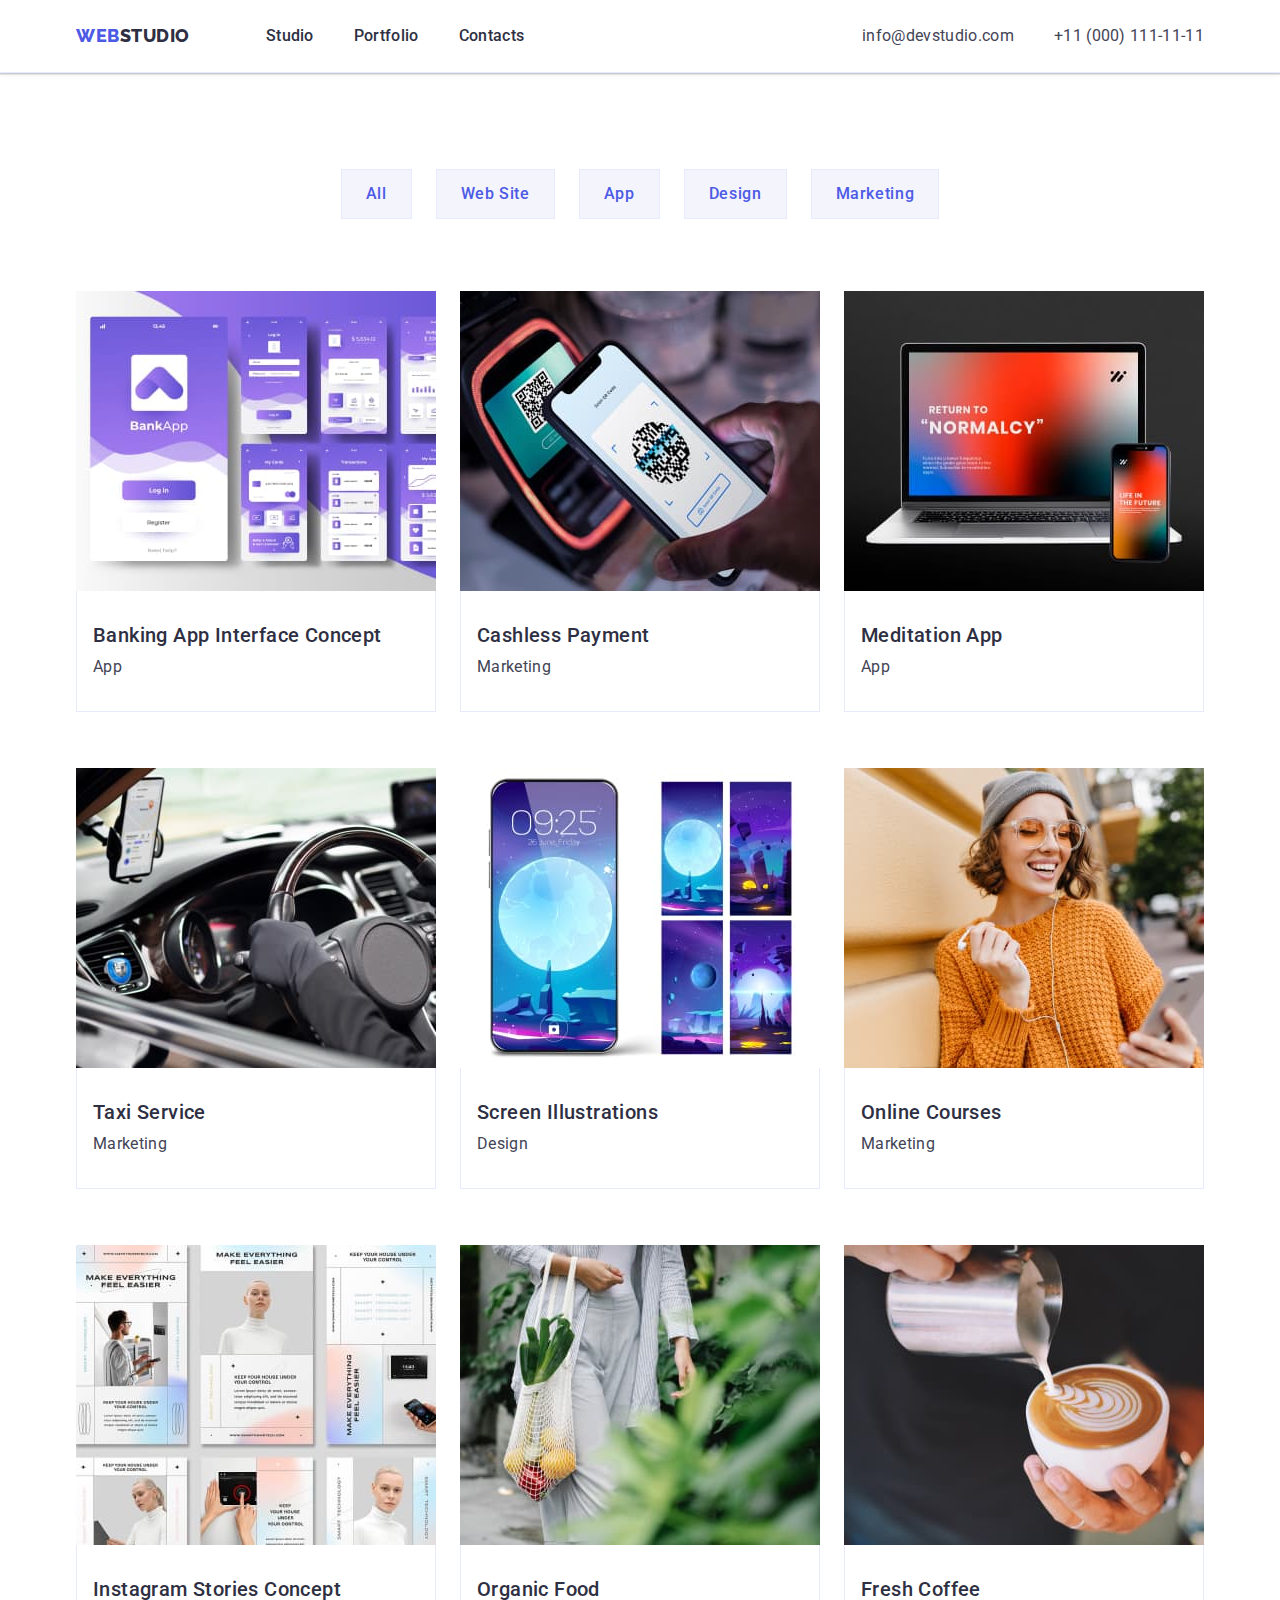
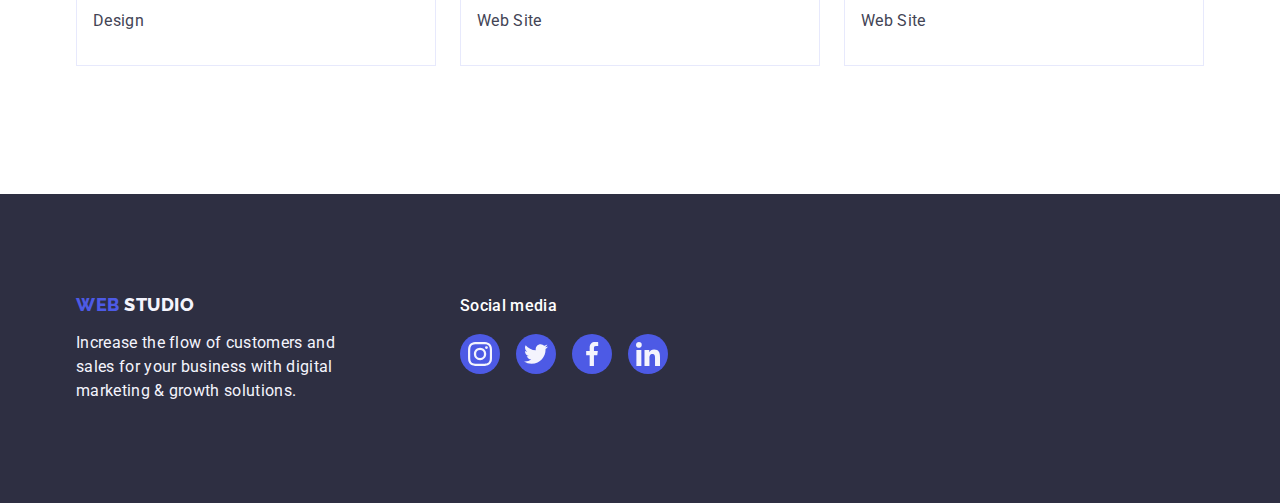
==== portfolio.html @ 1abb1917 "Initial commit" ====
<!DOCTYPE html>
<html lang="en">
  <head>
    <meta charset="UTF-8" />
    <meta http-equiv="X-UA-Compatible" content="IE=edge" />
    <meta name="viewport" content="width=device-width, initial-scale=1.0" />
    <meta
      name="description"
      content="Increase the flow of customers and sales for your business with digital marketing & growth solutions."
    />

    <title>Portfolio</title>

    <link rel="preconnect" href="https://fonts.googleapis.com" />
    <link rel="preconnect" href="https://fonts.gstatic.com" crossorigin />
    <link
      href="https://fonts.googleapis.com/css2?family=Raleway:wght@800&family=Roboto:wght@400;500;700;900&display=swap"
      rel="stylesheet"
    />
    <link
      rel="stylesheet"
      href="https://cdn.jsdelivr.net/npm/modern-normalize@1.1.0/modern-normalize.min.css"
    />
    <link rel="stylesheet" href="./css/style.css" />
  </head>
  <body>
    <!-- Header section -->
    <header class="header">
      <div class="header-div container">
        <nav class="header-nav">
          <a class="header-logo link" href="./index.html"
            >Web<span class="logo">Studio</span></a
          >
          <ul class="header-list list">
            <li><a class="header-iteam link" href="./index.html">Studio</a></li>
            <li>
              <a class="header-iteam link" href="./portfolio.html">Portfolio</a>
            </li>
            <li><a class="header-iteam link" href="">Contacts</a></li>
          </ul>
        </nav>
        <address class="address">
          <ul class="header-link list">
            <li>
              <a class="header-mail link" href="mailto:info@devstudio.com"
                >info@devstudio.com</a
              >
            </li>
            <li>
              <a class="header-mail link" href="tel:+110001111111"
                >+11 (000) 111-11-11</a
              >
            </li>
          </ul>
        </address>
      </div>
    </header>

    <!-- Main section -->
    <main>
      <section class="main-portfilio">
        <div class="container">
          <h1 hidden class="main-text">Filter</h1>
          <ul class="button-list list">
            <li><button type="button" class="secondary-btn">All</button></li>
            <li>
              <button type="button" class="secondary-btn">Web Site</button>
            </li>
            <li><button type="button" class="secondary-btn">App</button></li>
            <li><button type="button" class="secondary-btn">Design</button></li>
            <li>
              <button type="button" class="secondary-btn">Marketing</button>
            </li>
          </ul>
          <ul class="product-list list">
            <li class="product-iteam">
              <a class="product-link link" href="">
                <img
                  class="link"
                  src="./images/img12.jpg"
                  alt="App"
                  width="360"
                />
                <div class="app-descr">
                  <h2 class="secondary-title">Banking App Interface Concept</h2>
                  <p class="chapter-text">App</p>
                </div>
              </a>
            </li>
            <li class="product-iteam">
              <a class="product-link link" href="">
                <img
                  class="link"
                  src="./images/img22.jpg"
                  alt="Cashless Payment"
                  width="360"
                />
                <div class="app-descr">
                  <h2 class="secondary-title">Cashless Payment</h2>
                  <p class="chapter-text">Marketing</p>
                </div>
              </a>
            </li>
            <li class="product-iteam">
              <a class="product-link link" href="">
                <img
                  class="link"
                  src="./images/img32.jpg"
                  alt="Meditation App"
                  width="360"
                />
                <div class="app-descr">
                  <h2 class="secondary-title">Meditation App</h2>
                  <p class="chapter-text">App</p>
                </div>
              </a>
            </li>
            <li class="product-iteam">
              <a class="product-link link" href="">
                <img
                  class="link"
                  src="./images/img42.jpg"
                  alt="Marketing"
                  width="360"
                />
                <div class="app-descr">
                  <h2 class="secondary-title">Taxi Service</h2>
                  <p class="chapter-text">Marketing</p>
                </div>
              </a>
            </li>
            <li class="product-iteam">
              <a class="product-link link" href="">
                <img
                  class="link"
                  src="./images/img52.jpg"
                  alt="Design"
                  width="360"
                />
                <div class="app-descr">
                  <h2 class="secondary-title">Screen Illustrations</h2>
                  <p class="chapter-text">Design</p>
                </div>
              </a>
            </li>
            <li class="product-iteam">
              <a class="product-link link" href="">
                <img
                  class="link"
                  src="./images/img62.jpg"
                  alt="Marketing"
                  width="360"
                />
                <div class="app-descr">
                  <h2 class="secondary-title">Online Courses</h2>
                  <p class="chapter-text">Marketing</p>
                </div>
              </a>
            </li>
            <li class="product-iteam">
              <a class="product-link link" href="">
                <img
                  class="link"
                  src="./images/img72.jpg"
                  alt="Design"
                  width="360"
                />
                <div class="app-descr">
                  <h2 class="secondary-title">Instagram Stories Concept</h2>
                  <p class="chapter-text">Design</p>
                </div>
              </a>
            </li>
            <li class="product-iteam">
              <a class="product-link link" href="">
                <img
                  class="link"
                  src="./images/img82.jpg"
                  alt="Web Site"
                  width="360"
                />
                <div class="app-descr">
                  <h2 class="secondary-title">Organic Food</h2>
                  <p class="chapter-text">Web Site</p>
                </div>
              </a>
            </li>
            <li class="product-iteam">
              <a class="product-link link" href="">
                <img
                  class="link"
                  src="./images/img92.jpg"
                  alt="Fresh Coffee"
                  width="360"
                />
                <div class="app-descr">
                  <h2 class="secondary-title">Fresh Coffee</h2>
                  <p class="chapter-text">Web Site</p>
                </div>
              </a>
            </li>
          </ul>
        </div>
      </section>
    </main>

    <!-- Footer section -->

    <footer class="footer">
      <div class="footer-div container">
        <div class="footer-divap">
          <a class="footer-logo link" href="./index.html"
            >Web <span class="second-logo">Studio</span></a
          >
          <p class="footer-text">
            Increase the flow of customers and sales for your business with
            digital marketing & growth solutions.
          </p>
        </div>
        <div>
          <p class="footer-par">Social media</p>
          <ul class="footer-list list">
            <li class="social-iteam">
              <a
                class="footer-links link"
                href="https://www.instagram.com"
                target="_blank"
                rel="noopener noreferrer"
                aria-label="icon-instagram"
                ><svg class="social-icon" width="24" height="24">
                  <use href="./images/icons.svg#icon-instagram-2"></use>
                </svg>
              </a>
            </li>
            <li class="social-iteam">
              <a
                class="footer-links link"
                href="https://twitter.com"
                target="_blank"
                rel="noopener noreferrer"
                aria-label="icon-twitter"
                ><svg class="social-icon" width="24" height="24">
                  <use href="./images/icons.svg#icon-twitter-1"></use>
                </svg>
              </a>
            </li>
            <li class="social-iteam">
              <a
                class="footer-links link"
                href="https://uk-ua.facebook.com"
                target="_blank"
                rel="noopener noreferrer"
                aria-label="icon-facebook"
                ><svg class="social-icon" width="24" height="24">
                  <use href="./images/icons.svg#icon-facebook-1"></use>
                </svg>
              </a>
            </li>
            <li class="social-iteam">
              <a
                class="footer-links link"
                href="https://ua.linkedin.com"
                target="_blank"
                rel="noopener noreferrer"
                aria-label="icon-linedin"
                ><svg class="social-icon" width="24" height="24">
                  <use href="./images/icons.svg#icon-linkedin-1"></use>
                </svg>
              </a>
            </li>
          </ul>
        </div>
      </div>
    </footer>
  </body>
</html>
---- css/style.css ----
:root {
  /* Формула для таблиц */

  --iteam: 3;
  --column: 24px;

  /* Fonts */

  --primary-font: "Roboto", sans-serif;
  --secondary-font: "Raleway", sans-serif;

  /* Colors */

  --color-iris: #4d5ae5;
  --color-ocean: #404bbf;
  --color-navy-blue: #2e2f42;
  --color-green: #31d0aa;
  --color-slate: #434455;
  --color-light-slate: #8e8f99;
  --color-cornflower: #e7e9fc;
  --color-cloud: #f4f4fd;
  --color-white: #ffffff;
  --color-dairy: #fcfcfc;
  /* --color-navy-blue-modal: #2e2f42;
  --color-grey: #2e2f42; */
}

/* reset start */
.list {
  list-style: none;
  margin: 0;
  padding: 0;
}

.link {
  text-decoration: none;
  color: currentColor;
}

h1,
h2,
h3,
h4,
h5,
h6,
p {
  margin: 0;
}

img {
  display: block;
  max-width: 100%;
  height: auto;
}

button {
  cursor: pointer;
}
/* reset end */

/* Hidden */

.visually-hidden {
  position: absolute;
  width: 1px;
  height: 1px;
  margin: -1px;
  border: 0;
  padding: 0;

  white-space: nowrap;
  clip-path: inset(100%);
  clip: rect(0 0 0 0);
  overflow: hidden;
}

body {
  font-family: var(--primary-font);
  font-weight: 400;
  letter-spacing: 0.02em;
  color: var(--color-slate);
  background-color: #ffffff;
}

/* HEADER */

.header {
  background-color: var(--color-white);
  border-bottom: 1px solid #e7e9fc;
  box-shadow: 0px 2px 1px rgba(46, 47, 66, 0.08),
    0px 1px 1px rgba(46, 47, 66, 0.16), 0px 1px 6px rgba(46, 47, 66, 0.08);
}

.header-div {
  display: flex;
  align-items: baseline;
  justify-content: space-between;
  align-items: center;
}

.header-nav {
  display: flex;
  justify-content: space-between;
  align-items: center;
}

.header-logo {
  font-family: "Raleway", sans-serif;
  font-weight: 800;
  font-size: 18px;
  line-height: 1.17;
  letter-spacing: 0.03em;
  text-transform: uppercase;
  color: #4d5ae5;
  margin-right: 76px;
}
.logo {
  color: var(--color-navy-blue);
}

.header-list {
  font-weight: 500;
  font-size: 16px;
  line-height: 1.5;
  color: var(--color-navy-blue);
  display: flex;
  justify-content: space-between;
  gap: 40px;
}

.header-list:last-child {
  margin-right: 332px;
}

.header-iteam {
  display: block;
  color: var(--color-navy-blue);
  padding: 24px 0;
}

.header-iteam:hover,
.header-iteam:focus {
  color: var(--color-ocean);
}

.address {
  font-style: normal;
}

.header-link {
  display: flex;
  justify-content: space-between;
  gap: 40px;
}

.header-mail {
  font-size: 16px;
  line-height: 1.5;
  color: var(--color-slate);
}

.header-mail:hover,
.header-mail:focus {
  color: var(--color-ocean);
}

/* MAIN */

.main-section {
  background-color: var(--color-navy-blue);
  padding: 188px 0;
  background-image: linear-gradient(
      rgba(46, 47, 66, 0.7),
      rgba(46, 47, 66, 0.7)
    ),
    url(../images/img14.jpg);
  max-width: 1440px;
  background-repeat: no-repeat;
  background-position: center;
  background-size: cover;
  margin: 0 auto;
}

.main-title {
  font-weight: 700;
  font-size: 56px;
  letter-spacing: 0.02em;
  line-height: 1.07;
  text-align: center;
  color: var(--color-white);
  max-width: 496px;
  margin: 0 auto;
  margin-bottom: 48px;
}

.main-text {
  letter-spacing: 0.02em;
}

.main-portfilio {
  padding: 96px 0 120px;
}

.button-list {
  display: flex;
  justify-content: center;
  gap: 24px;
  margin-bottom: 72px;
  border-radius: 4px;
}

.main-btn {
  font-family: "Roboto", sans-serif;
  font-weight: 500;
  font-size: 16px;
  line-height: 1.5;
  align-items: center;
  letter-spacing: 0.04em;
  color: var(--color-white);
  background: var(--color-iris);
  box-shadow: 0px 4px 4px rgba(0, 0, 0, 0.15);
  border-radius: 4px;
  cursor: pointer;
  display: block;
  min-width: 169px;
  height: 56px;
  border: none;
  border-radius: 4px;
  margin: 0 auto;
}

.main-btn:hover,
.main-btn:focus {
  background-color: var(--color-ocean);
}

.feature-svg {
  display: flex;
  justify-content: center;
  align-items: center;
  height: 112px;
  background-color: var(--color-cloud);
  border-radius: 4px;
  margin-bottom: 8px;
}

.features-title {
  letter-spacing: 0.02em;
}

.features-section {
  padding: 120px 0;
  display: flex;
  justify-content: center;
  gap: 24px;
}

.feature-list {
  display: flex;
  justify-content: center;
  gap: 24px;
}

.features-iteam {
  width: calc((100% - 48px) / 3);
}

.features-name {
  font-weight: 500;
  font-size: 20px;
  line-height: 1.2;
  letter-spacing: 0.02em;
  color: var(--color-navy-blue);
  margin-bottom: 8px;
}

.features-text {
  font-size: 16px;
  line-height: 1.5;
  color: var(--color-slate);
}

.thirth-section {
  padding-bottom: 120px;
}

.name-section {
  font-weight: 700;
  font-size: 36px;
  line-height: 1.11;
  letter-spacing: 0.02em;
  text-transform: capitalize;
  text-align: center;
  color: #2e2f42;
  margin-bottom: 72px;
}

.thirth-list {
  display: flex;
  justify-content: center;
  gap: 24px;
  margin: 0 auto;
}

.thirth-iteam {
  width: calc((100% - 48px) / 3);
  border: 1px solid #e7e9fc;
  flex-basis: calc((100% - var(var(--column)) * var(--iteam)-1) / var(--iteam));
}

.team-list {
  display: flex;
  justify-content: space-between;
  gap: 24px;
  margin: 0 auto;
}

.team-iteam {
  --iteam: 4;
  background-color: #ffffff;
  width: calc((100% - 72px) / 4);
  box-shadow: 0px 1px 6px rgba(46, 47, 66, 0.08),
    0px 1px 1px rgba(46, 47, 66, 0.16), 0px 2px 1px rgba(46, 47, 66, 0.08);
  border-radius: 0px 0px 4px 4px;
  flex-basis: calc((100% - var(var(--column)) * var(--iteam)-1) / var(--iteam));
}

.team-section {
  background-color: var(--color-cloud);
  padding: 120px 0;
}

.team-deskr {
  padding: 32px 0;
  border-radius: 0px 0px 4px 4px;
}

.worker-name {
  font-weight: 500;
  letter-spacing: 0.02em;
  font-size: 20px;
  line-height: 1.2;
  text-align: center;
  color: var(--color-navy-blue);
  margin-bottom: 8px;
}

.worker-dscr {
  font-size: 16px;
  line-height: 1.5;
  text-align: center;
  color: var(--color-slate);
  margin-bottom: 8px;
}

/* Socials icons */

.social {
  display: flex;
  justify-content: center;
  gap: 24px;
}

.social-iteam {
  width: 40px;
  height: 40px;
}

.social-links {
  display: flex;
  justify-content: center;
  align-items: center;
  width: 100%;
  height: 100%;
  fill: var(--color-cloud);
  background-color: var(--color-iris);
  border-radius: 50%;
  margin-bottom: 32px;
}

.social-links:hover,
.social-links:focus {
  background-color: var(--color-ocean);
}

.title-cust {
  font-style: normal;
  font-weight: 700;
  font-size: 36px;
  line-height: 1.1;
  letter-spacing: 0.02em;
  text-transform: capitalize;
  text-align: center;
  margin: 0 auto;
  margin-bottom: 72px;
  color: var(--color-navy-blue);
}

.section-five {
  padding-top: 120px;
  padding-bottom: 120px;
}

.clients-list {
  display: flex;
  align-items: center;
  gap: 24px;
}

.clients-link {
  display: flex;
  justify-content: center;
  align-items: center;
  width: 168px;
  height: 88px;
  border: 1px solid var(--color-light-slate);
  border-radius: 4px;
  color: var(--color-light-slate);
}

.clients-link:hover,
.clients-link:focus {
  border-color: var(--color-ocean);
  color: var(--color-ocean);
}

.clients-icon {
  fill: currentColor;
}

/* FOOTER */

.footer-div {
  display: flex;
  align-items: baseline;
}

.footer-links {
  display: flex;
  align-items: center;
  justify-content: center;
  width: 100%;
  height: 100%;
  background-color: var(--color-iris);
  border-radius: 50%;
}

.footer-links:hover,
.footer-links:focus {
  background-color: var(--color-green);
}

.footer-divap {
  margin-right: 120px;
}

.footer {
  background-color: var(--color-navy-blue);
  padding: 100px 0;
  width: 100%;
}

.footer-logo {
  font-family: var(--secondary-font);
  font-weight: 800;
  font-size: 18px;
  line-height: 1.17;
  display: flex;
  justify-content: center;
  align-items: center;
  letter-spacing: 0.03em;
  text-transform: uppercase;
  color: #4d5ae5;
  display: inline-block;
  margin-bottom: 16px;
}

.second-logo {
  color: #f4f4fd;
}

.footer-par {
  font-style: normal;
  font-weight: 500;
  font-size: 16px;
  line-height: 1.5;
  letter-spacing: 0.02em;
  color: var(--color-white);
  margin-bottom: 16px;
}

.footer-list {
  display: flex;
  justify-content: center;
  gap: 16px;
}

.footer-icon {
  display: flex;
  justify-content: center;
  align-items: center;
  width: 40px;
  height: 40px;
  fill: var(--color-cloud);
  background-color: var(--color-green);
  border-radius: 50%;
}

.social-icon {
  fill: var(--color-cloud);
}

.footer-text {
  font-size: 16px;
  line-height: 1.5;
  color: var(--color-cloud);
  max-width: 264px;
}

.secondary-btn {
  font-family: "Roboto", sans-serif;
  font-weight: 500;
  font-size: 16px;
  line-height: 1.5;
  align-items: center;
  text-align: center;
  letter-spacing: 0.04em;
  cursor: pointer;
  color: var(--color-iris);
  background-color: var(--color-cloud);
  padding: 12px 24px;
  border: 1px solid var(--color-cornflower);
}

.secondary-btn:hover,
.secondary-btn:focus {
  color: var(--color-white);
  background-color: var(--color-ocean);
  border: 1px solid transparent;
  border-radius: 4px;
  box-shadow: 0px 3px 1px rgba(0, 0, 0, 0.1), 0px 2px 1px rgba(0, 0, 0, 0.08),
    0px 2px 2px rgba(0, 0, 0, 0.12);
}

.product-list {
  display: flex;
  justify-content: center;
  flex-wrap: wrap;
  column-gap: 24px;
  row-gap: 48px;
  margin: 0 auto;
}

.product-iteam {
  width: calc((100% - 48px) / 3);
  flex-basis: calc((100% - var(var(--column)) * var(--iteam)-1) / var(--iteam));
}

.product-link {
  display: block;
}

.product-link:hover,
.product-link:focus {
  box-shadow: 0px 1px 6px rgba(46, 47, 66, 0.08),
    0px 1px 1px rgba(46, 47, 66, 0.16), 0px 2px 1px rgba(46, 47, 66, 0.08);
}

.app-descr {
  padding: 32px 16px;
  border: 1px solid #e7e9fc;
  border-top: none;
  margin-bottom: 8px;
}

.secondary-title {
  font-weight: 500;
  font-size: 20px;
  line-height: 1.2;
  letter-spacing: 0.02em;
  color: var(--color-navy-blue);
  margin-bottom: 8px;
}

.chapter-text {
  font-size: 16px;
  line-height: 1.5;
  letter-spacing: 0.02em;
  color: var(--color-slate);
}

.container {
  width: 1158px;
  margin-left: auto;
  margin-right: auto;
  padding: 0 15px;
}

.footer-container {
  display: flex;
  align-items: baseline;
  margin-right: 120px;
}
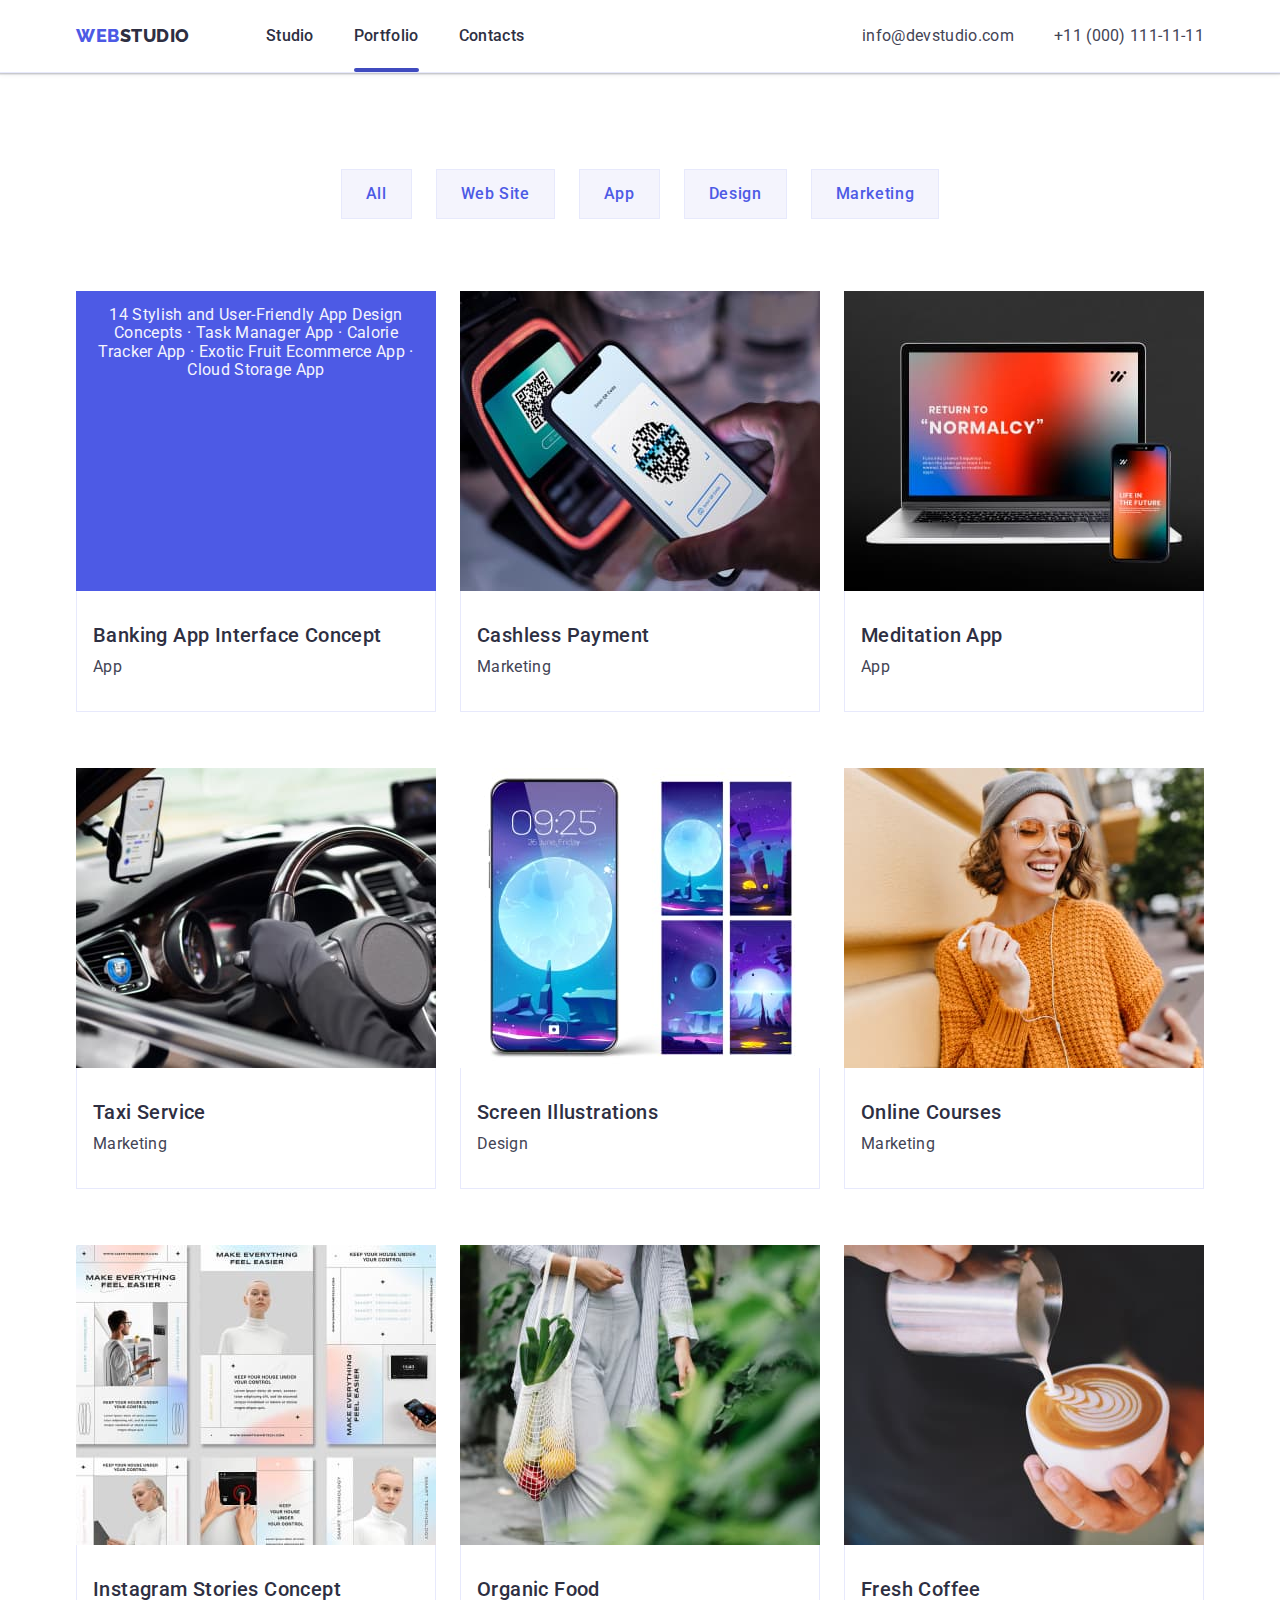
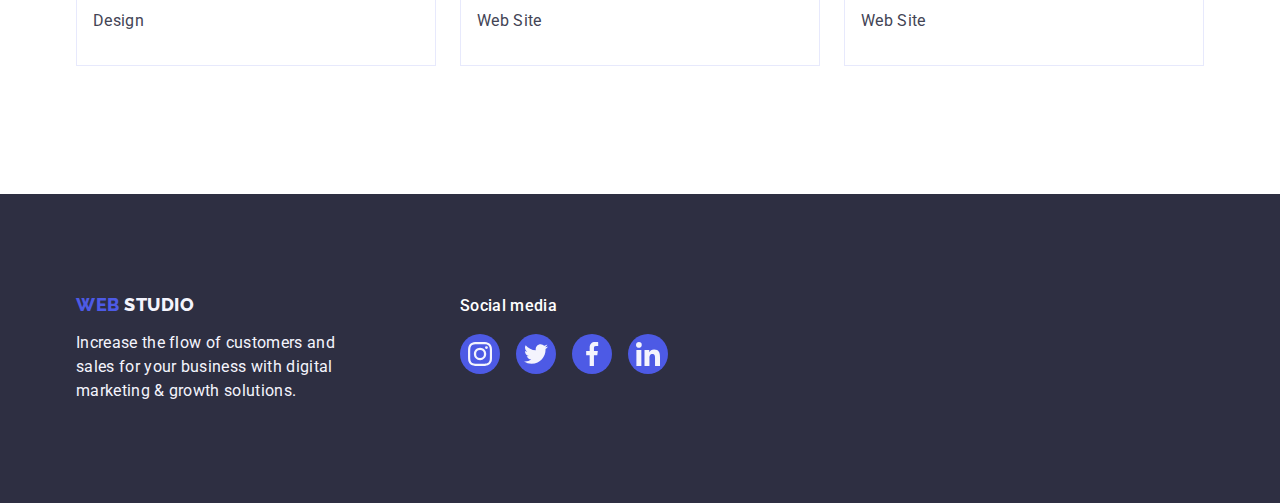
==== commit 7b4c913b: "1" ====
--- a/portfolio.html
+++ b/portfolio.html
@@ -34,7 +34,9 @@
           <ul class="header-list list">
             <li><a class="header-iteam link" href="./index.html">Studio</a></li>
             <li>
-              <a class="header-iteam link" href="./portfolio.html">Portfolio</a>
+              <a class="header-iteam current link" href="./portfolio.html"
+                >Portfolio</a
+              >
             </li>
             <li><a class="header-iteam link" href="">Contacts</a></li>
           </ul>
@@ -81,6 +83,14 @@
                   alt="App"
                   width="360"
                 />
+                <div class="overlay">
+                  <p class="overlay-label">
+                    14 Stylish and User-Friendly App Design Concepts · Task
+                    Manager App · Calorie Tracker App · Exotic Fruit Ecommerce
+                    App · Cloud Storage App
+                  </p>
+                </div>
+
                 <div class="app-descr">
                   <h2 class="secondary-title">Banking App Interface Concept</h2>
                   <p class="chapter-text">App</p>
--- a/css/style.css
+++ b/css/style.css
@@ -133,9 +133,31 @@
 }
 
 .header-iteam {
+  position: relative;
   display: block;
   color: var(--color-navy-blue);
   padding: 24px 0;
+  transition-property: color;
+  transition-duration: 250ms;
+  transition-timing-function: cubic-bezier(0.4, 0, 0.2, 1);
+}
+
+.header-iteam::after {
+  content: "";
+  position: absolute;
+  bottom: 0;
+  left: 0;
+  display: block;
+
+  width: 100%;
+  height: 4px;
+  border-radius: 4px;
+}
+
+.header-iteam.current::after,
+.header-iteam:hover::after,
+.header-iteam:focus::after {
+  background-color: var(--color-ocean);
 }
 
 .header-iteam:hover,
@@ -157,6 +179,9 @@
   font-size: 16px;
   line-height: 1.5;
   color: var(--color-slate);
+  transition-property: color;
+  transition-duration: 250ms;
+  transition-timing-function: cubic-bezier(0.4, 0, 0.2, 1);
 }
 
 .header-mail:hover,
@@ -227,6 +252,9 @@
   border: none;
   border-radius: 4px;
   margin: 0 auto;
+  transition-property: color, background-color, border;
+  transition-duration: 250ms;
+  transition-timing-function: cubic-bezier(0.4, 0, 0.2, 1);
 }
 
 .main-btn:hover,
@@ -376,6 +404,9 @@
   background-color: var(--color-iris);
   border-radius: 50%;
   margin-bottom: 32px;
+  transition-property: fill, background-color, border;
+  transition-duration: 250ms;
+  transition-timing-function: cubic-bezier(0.4, 0, 0.2, 1);
 }
 
 .social-links:hover,
@@ -416,6 +447,9 @@
   border: 1px solid var(--color-light-slate);
   border-radius: 4px;
   color: var(--color-light-slate);
+  transition-property: color, background-color, border;
+  transition-duration: 250ms;
+  transition-timing-function: cubic-bezier(0.4, 0, 0.2, 1);
 }
 
 .clients-link:hover,
@@ -443,6 +477,9 @@
   height: 100%;
   background-color: var(--color-iris);
   border-radius: 50%;
+  transition-property: background-color, border;
+  transition-duration: 250ms;
+  transition-timing-function: cubic-bezier(0.4, 0, 0.2, 1);
 }
 
 .footer-links:hover,
@@ -530,6 +567,9 @@
   background-color: var(--color-cloud);
   padding: 12px 24px;
   border: 1px solid var(--color-cornflower);
+  transition-property: color, background-color, border;
+  transition-duration: 250ms;
+  transition-timing-function: cubic-bezier(0.4, 0, 0.2, 1);
 }
 
 .secondary-btn:hover,
@@ -557,13 +597,33 @@
 }
 
 .product-link {
+  position: relative;
   display: block;
+  transition-property: color, background-color, border;
+  transition-duration: 250ms;
+  transition-timing-function: cubic-bezier(0.4, 0, 0.2, 1);
 }
 
 .product-link:hover,
-.product-link:focus {
+.product-link:focus {zz
   box-shadow: 0px 1px 6px rgba(46, 47, 66, 0.08),
     0px 1px 1px rgba(46, 47, 66, 0.16), 0px 2px 1px rgba(46, 47, 66, 0.08);
+}
+
+.overlay {
+  position: absolute;
+  top: 0;
+  left: 0;
+  width: 100%;
+  height: 300px;
+  padding: 15px;
+  /* border-radius: 10px; */
+  background-color: var(--color-iris);
+}
+
+.overlay-label {
+  color: var(--color-cloud);
+  text-align: center;
 }
 
 .app-descr {
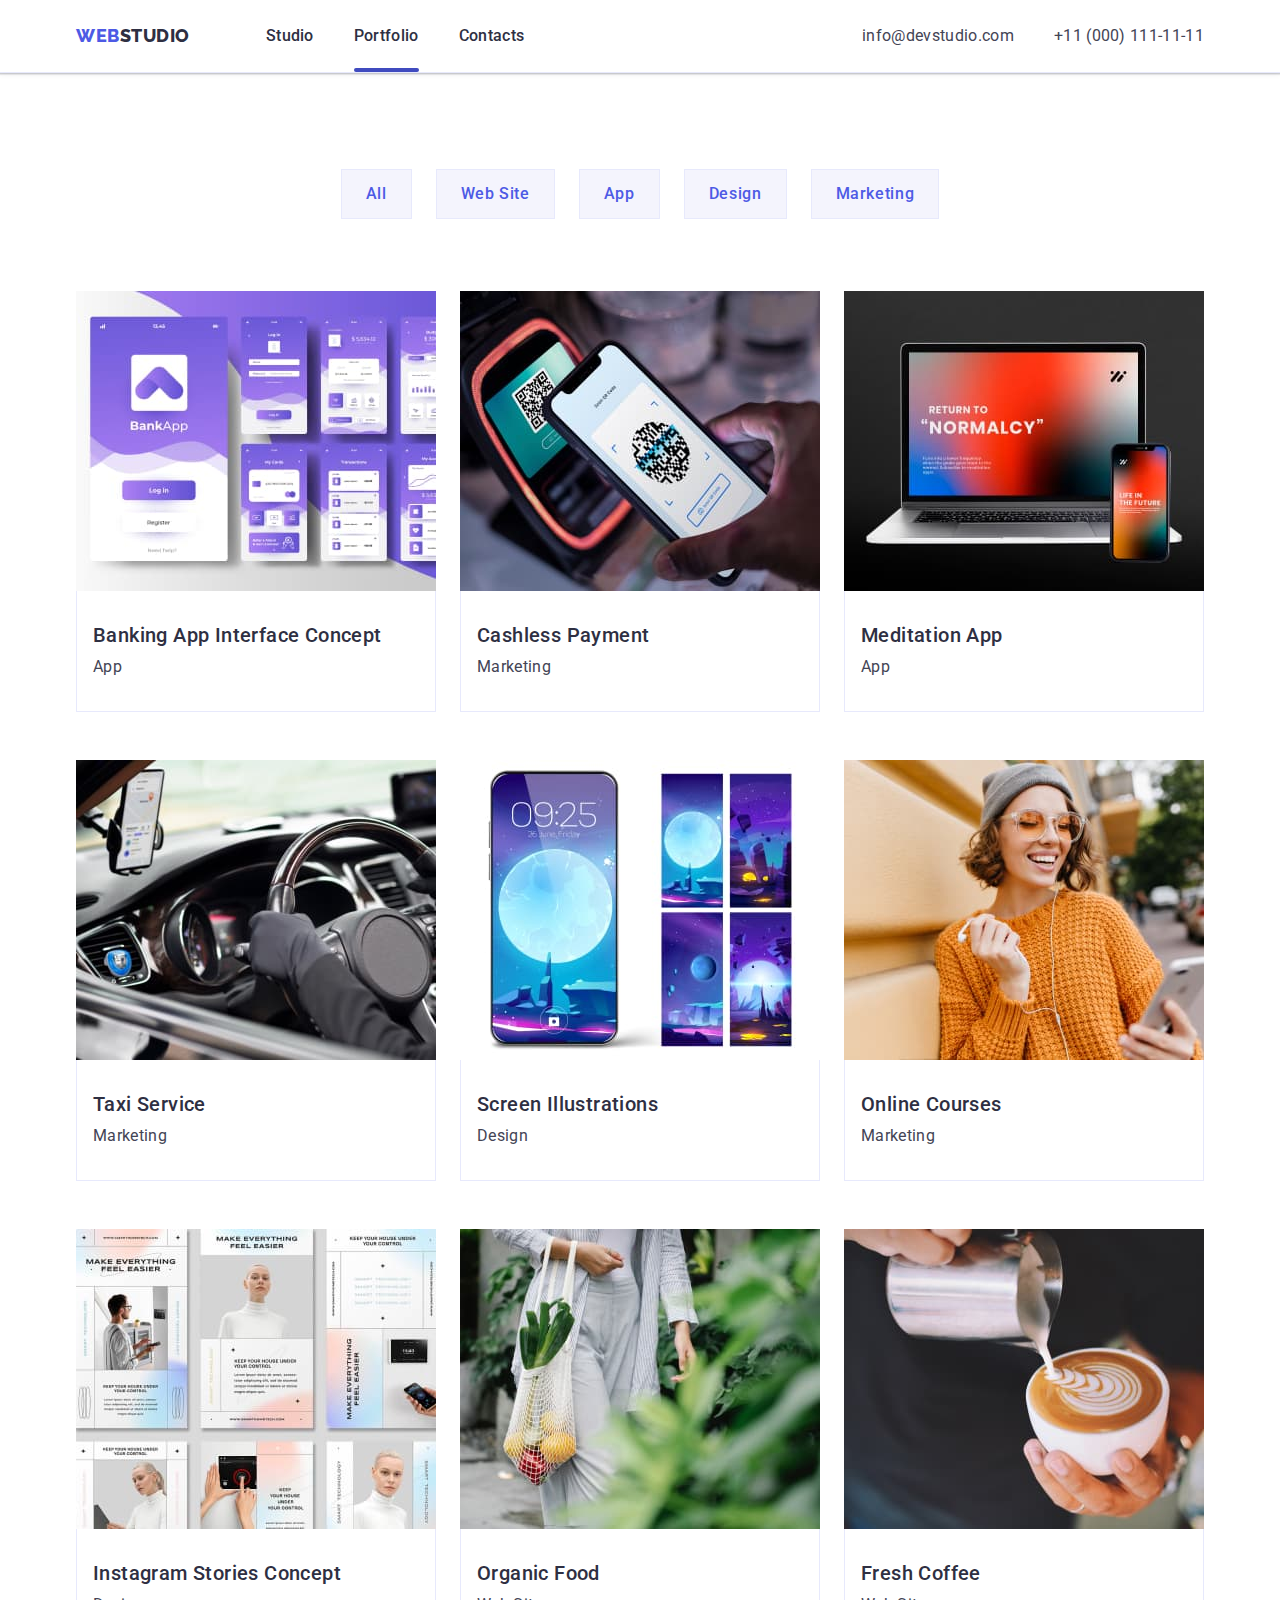
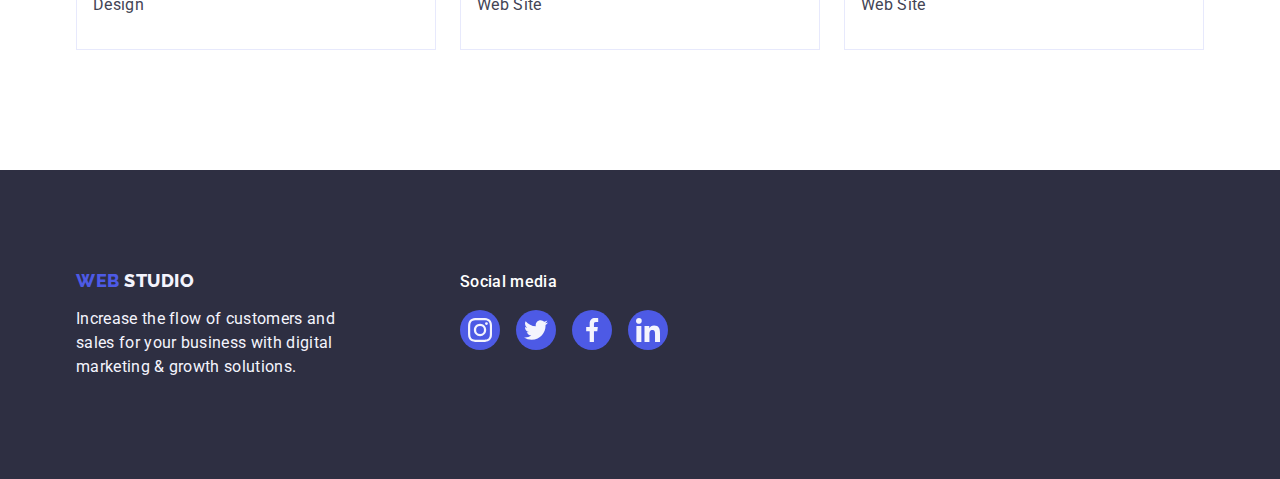
==== commit b569f81d: "1" ====
--- a/portfolio.html
+++ b/portfolio.html
@@ -105,6 +105,13 @@
                   alt="Cashless Payment"
                   width="360"
                 />
+                <div class="overlay">
+                  <p class="overlay-label">
+                    14 Stylish and User-Friendly App Design Concepts · Task
+                    Manager App · Calorie Tracker App · Exotic Fruit Ecommerce
+                    App · Cloud Storage App
+                  </p>
+                </div>
                 <div class="app-descr">
                   <h2 class="secondary-title">Cashless Payment</h2>
                   <p class="chapter-text">Marketing</p>
@@ -119,6 +126,13 @@
                   alt="Meditation App"
                   width="360"
                 />
+                <div class="overlay">
+                  <p class="overlay-label">
+                    14 Stylish and User-Friendly App Design Concepts · Task
+                    Manager App · Calorie Tracker App · Exotic Fruit Ecommerce
+                    App · Cloud Storage App
+                  </p>
+                </div>
                 <div class="app-descr">
                   <h2 class="secondary-title">Meditation App</h2>
                   <p class="chapter-text">App</p>
@@ -133,6 +147,13 @@
                   alt="Marketing"
                   width="360"
                 />
+                <div class="overlay">
+                  <p class="overlay-label">
+                    14 Stylish and User-Friendly App Design Concepts · Task
+                    Manager App · Calorie Tracker App · Exotic Fruit Ecommerce
+                    App · Cloud Storage App
+                  </p>
+                </div>
                 <div class="app-descr">
                   <h2 class="secondary-title">Taxi Service</h2>
                   <p class="chapter-text">Marketing</p>
@@ -147,6 +168,13 @@
                   alt="Design"
                   width="360"
                 />
+                <div class="overlay">
+                  <p class="overlay-label">
+                    14 Stylish and User-Friendly App Design Concepts · Task
+                    Manager App · Calorie Tracker App · Exotic Fruit Ecommerce
+                    App · Cloud Storage App
+                  </p>
+                </div>
                 <div class="app-descr">
                   <h2 class="secondary-title">Screen Illustrations</h2>
                   <p class="chapter-text">Design</p>
@@ -161,6 +189,13 @@
                   alt="Marketing"
                   width="360"
                 />
+                <div class="overlay">
+                  <p class="overlay-label">
+                    14 Stylish and User-Friendly App Design Concepts · Task
+                    Manager App · Calorie Tracker App · Exotic Fruit Ecommerce
+                    App · Cloud Storage App
+                  </p>
+                </div>
                 <div class="app-descr">
                   <h2 class="secondary-title">Online Courses</h2>
                   <p class="chapter-text">Marketing</p>
@@ -175,6 +210,13 @@
                   alt="Design"
                   width="360"
                 />
+                <div class="overlay">
+                  <p class="overlay-label">
+                    14 Stylish and User-Friendly App Design Concepts · Task
+                    Manager App · Calorie Tracker App · Exotic Fruit Ecommerce
+                    App · Cloud Storage App
+                  </p>
+                </div>
                 <div class="app-descr">
                   <h2 class="secondary-title">Instagram Stories Concept</h2>
                   <p class="chapter-text">Design</p>
@@ -189,6 +231,13 @@
                   alt="Web Site"
                   width="360"
                 />
+                <div class="overlay">
+                  <p class="overlay-label">
+                    14 Stylish and User-Friendly App Design Concepts · Task
+                    Manager App · Calorie Tracker App · Exotic Fruit Ecommerce
+                    App · Cloud Storage App
+                  </p>
+                </div>
                 <div class="app-descr">
                   <h2 class="secondary-title">Organic Food</h2>
                   <p class="chapter-text">Web Site</p>
@@ -203,6 +252,13 @@
                   alt="Fresh Coffee"
                   width="360"
                 />
+                <div class="overlay">
+                  <p class="overlay-label">
+                    14 Stylish and User-Friendly App Design Concepts · Task
+                    Manager App · Calorie Tracker App · Exotic Fruit Ecommerce
+                    App · Cloud Storage App
+                  </p>
+                </div>
                 <div class="app-descr">
                   <h2 class="secondary-title">Fresh Coffee</h2>
                   <p class="chapter-text">Web Site</p>
--- a/css/style.css
+++ b/css/style.css
@@ -598,6 +598,7 @@
 
 .product-link {
   position: relative;
+  overflow: hidden;
   display: block;
   transition-property: color, background-color, border;
   transition-duration: 250ms;
@@ -605,32 +606,40 @@
 }
 
 .product-link:hover,
-.product-link:focus {zz
+.product-link:focus {
   box-shadow: 0px 1px 6px rgba(46, 47, 66, 0.08),
     0px 1px 1px rgba(46, 47, 66, 0.16), 0px 2px 1px rgba(46, 47, 66, 0.08);
 }
-
 .overlay {
   position: absolute;
   top: 0;
   left: 0;
+  transform: translateY(100%);
   width: 100%;
   height: 300px;
   padding: 15px;
-  /* border-radius: 10px; */
   background-color: var(--color-iris);
+  transition-property: transform background-color;
+  transition-duration: 250ms;
+  transition-timing-function: cubic-bezier(0.4, 0, 0.2, 1);
 }
 
 .overlay-label {
   color: var(--color-cloud);
   text-align: center;
+  margin: 40px 32px 0 32px;
+}
+
+.product-iteam:hover .overlay {
+  transform: translateY(0%);
 }
 
 .app-descr {
   padding: 32px 16px;
   border: 1px solid #e7e9fc;
   border-top: none;
-  margin-bottom: 8px;
+  background-color: var(--color-white);
+  position: relative;
 }
 
 .secondary-title {
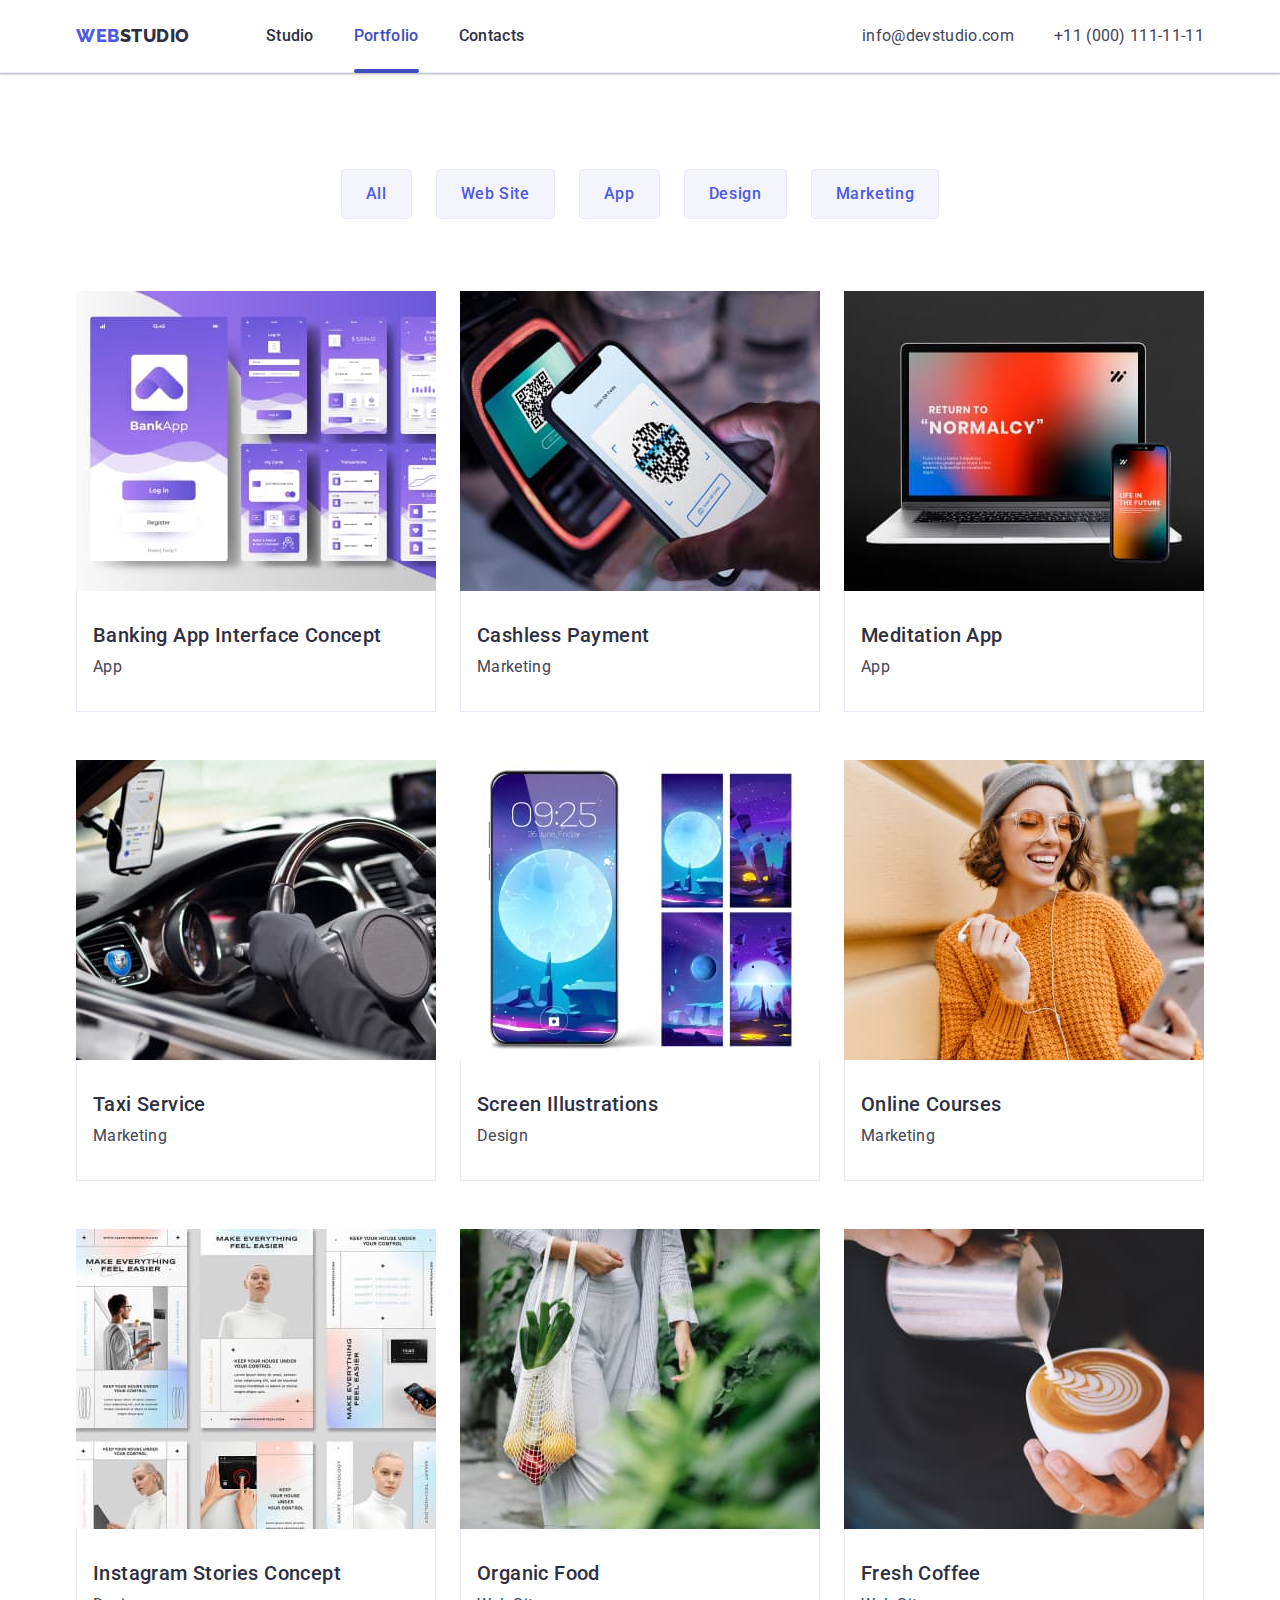
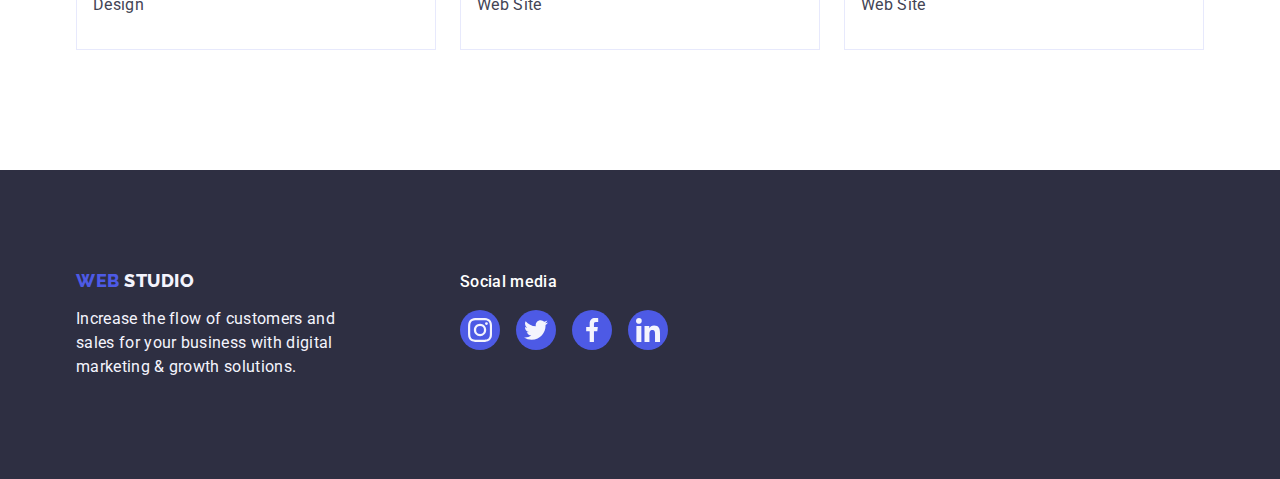
==== commit 3321344b: "1" ====
--- a/portfolio.html
+++ b/portfolio.html
@@ -83,17 +83,16 @@
                   alt="App"
                   width="360"
                 />
-                <div class="overlay">
-                  <p class="overlay-label">
-                    14 Stylish and User-Friendly App Design Concepts · Task
-                    Manager App · Calorie Tracker App · Exotic Fruit Ecommerce
-                    App · Cloud Storage App
-                  </p>
-                </div>
-
                 <div class="app-descr">
                   <h2 class="secondary-title">Banking App Interface Concept</h2>
                   <p class="chapter-text">App</p>
+                </div>
+                <div class="overlay">
+                  <p class="overlay-label">
+                    14 Stylish and User-Friendly App Design Concepts · Task
+                    Manager App · Calorie Tracker App · Exotic Fruit Ecommerce
+                    App · Cloud Storage App
+                  </p>
                 </div>
               </a>
             </li>
--- a/css/style.css
+++ b/css/style.css
@@ -3,6 +3,9 @@
 
   --iteam: 3;
   --column: 24px;
+
+  /* animation */
+  --anim: 250ms cubic-bezier(0.4, 0, 0.2, 1);
 
   /* Fonts */
 
@@ -137,21 +140,19 @@
   display: block;
   color: var(--color-navy-blue);
   padding: 24px 0;
-  transition-property: color;
-  transition-duration: 250ms;
-  transition-timing-function: cubic-bezier(0.4, 0, 0.2, 1);
+  transition: color 250ms cubic-bezier(0.4, 0, 0.2, 1);
 }
 
 .header-iteam::after {
   content: "";
   position: absolute;
-  bottom: 0;
+  bottom: -1px;
   left: 0;
   display: block;
 
   width: 100%;
   height: 4px;
-  border-radius: 4px;
+  border-radius: 2px;
 }
 
 .header-iteam.current::after,
@@ -160,6 +161,7 @@
   background-color: var(--color-ocean);
 }
 
+.header-iteam.current,
 .header-iteam:hover,
 .header-iteam:focus {
   color: var(--color-ocean);
@@ -179,9 +181,7 @@
   font-size: 16px;
   line-height: 1.5;
   color: var(--color-slate);
-  transition-property: color;
-  transition-duration: 250ms;
-  transition-timing-function: cubic-bezier(0.4, 0, 0.2, 1);
+  transition: color 250ms cubic-bezier(0.4, 0, 0.2, 1);
 }
 
 .header-mail:hover,
@@ -232,6 +232,10 @@
   gap: 24px;
   margin-bottom: 72px;
   border-radius: 4px;
+  transition: color 250ms cubic-bezier(0.4, 0, 0.2, 1),
+    background-color 250ms cubic-bezier(0.4, 0, 0.2, 1),
+    border-color 250ms cubic-bezier(0.4, 0, 0.2, 1),
+    box-shadow 250ms cubic-bezier(0.4, 0, 0.2, 1);
 }
 
 .main-btn {
@@ -252,14 +256,208 @@
   border: none;
   border-radius: 4px;
   margin: 0 auto;
-  transition-property: color, background-color, border;
-  transition-duration: 250ms;
-  transition-timing-function: cubic-bezier(0.4, 0, 0.2, 1);
+  transition: background-color 250ms cubic-bezier(0.4, 0, 0.2, 1);
 }
 
 .main-btn:hover,
 .main-btn:focus {
   background-color: var(--color-ocean);
+}
+
+/* Modal */
+
+.backdrop.is-hidden {
+  opacity: 0;
+  visibility: hidden;
+  pointer-events: none;
+}
+
+.backdrop {
+  position: fixed;
+  top: 0;
+  left: 0;
+  right: 0;
+  bottom: 0;
+  background: rgba(46, 47, 66, 0.4);
+  transition: opacity var(--anim), visibility var(--anim);
+}
+
+.modal {
+  position: absolute;
+  top: 50%;
+  left: 50%;
+  transform: translate(-50%, -50%) scale(1);
+  width: 408px;
+  min-height: 576px;
+  background: var(--color-dairy);
+  box-shadow: 0px 1px 1px rgba(0, 0, 0, 0.14), 0px 1px 3px rgba(0, 0, 0, 0.12),
+    0px 2px 1px rgba(0, 0, 0, 0.2);
+  border-radius: 4px;
+  padding: 24px;
+  transition: transform 250ms cubic-bezier(0.4, 0, 0.2, 1);
+}
+
+.modal-btn {
+  display: block;
+  margin-left: auto;
+  border-radius: 50%;
+  border: none;
+  cursor: pointer;
+  background: var(--color-cornflower);
+  border: 1px solid rgba(0, 0, 0, 0.1);
+  width: 24px;
+  height: 24px;
+  margin-bottom: 24px;
+  transition: background-color 250ms cubic-bezier(0.4, 0, 0.2, 1),
+    border 250ms cubic-bezier(0.4, 0, 0.2, 1);
+}
+
+.modal-btn:hover,
+.modal-btn:focus {
+  background-color: var(--color-ocean);
+  border: none;
+  transition: fill 250ms cubic-bezier(0.4, 0, 0.2, 1);
+}
+
+.modal-icon {
+  display: block;
+  margin: 0 auto;
+  color: var(--color-navy-blue);
+  transition: fill 250ms cubic-bezier(0.4, 0, 0.2, 1);
+}
+
+.modal-btn:hover .modal-icon,
+.modal-btn:focus .modal-icon {
+  fill: var(--color-white);
+}
+
+.modal-title {
+  display: block;
+  font-style: normal;
+  font-weight: 500;
+  font-size: 16px;
+  line-height: 1.5;
+  text-align: center;
+  letter-spacing: 0.02em;
+  color: var(--color-navy-blue);
+  margin-bottom: 16px;
+}
+
+.modal-div {
+  position: relative;
+}
+
+.label-text {
+  display: block;
+  font-weight: 400;
+  font-size: 12px;
+  line-height: 1.17;
+  letter-spacing: 0.04em;
+  color: var(--color-light-slate);
+  margin-top: 8px;
+  margin-bottom: 4px;
+}
+
+.modal-input {
+  width: 100%;
+  height: 40px;
+  padding: 0 38px;
+  border: 1px solid rgba(46, 47, 66, 0.4);
+  border-radius: 4px;
+  color: var(--color-navy-blue);
+  outline: 2px solid transparent;
+  outline-offset: -2px;
+  transition: var(--anim);
+}
+
+.modal-input:focus,
+.modal-input:hover,
+.comment-input:focus,
+.comment-input:hover {
+  outline-color: var(--color-iris);
+}
+
+.modal-svg {
+  fill: var(--color-navy-blue);
+  position: absolute;
+  top: 50%;
+  left: 16px;
+  transition: var(--anim);
+
+  transform: translateY(-50%);
+}
+
+.modal-div:focus .modal-svg,
+.modal-div:hover .modal-svg {
+  fill: var(--color-iris);
+}
+
+.comment-input {
+  width: 100%;
+  min-height: 120px;
+  border: 1px solid rgba(46, 47, 66, 0.4);
+  border-radius: 4px;
+  color: var(--color-navy-blue);
+  resize: none;
+  padding: 6px 8px;
+}
+
+.comment-input::placeholder {
+  font-weight: 400;
+  font-size: 12px;
+  line-height: 1.17;
+  letter-spacing: 0.04em;
+  color: var(--color-navy-blue);
+}
+
+.modal-checkbox {
+  appearance: none;
+  width: 16px;
+  height: 16px;
+  position: absolute;
+  top: 466px;
+  left: 24px;
+  border: 1px solid rgba(46, 47, 66, 0.4);
+  border-radius: 4px;
+  cursor: pointer;
+  background-image: url("data:image/svg+xml,%3Csvg width='10' height='8' fill='none' xmlns='http://www.w3.org/2000/svg'%3E%3Cpath d='M8.446.255A.917.917 0 0 1 10 .901a.928.928 0 0 1-.242.649L4.864 7.704a.92.92 0 0 1-1.019.229.92.92 0 0 1-.306-.204L.293 4.466a.925.925 0 0 1-.226-1.024.925.925 0 0 1 .87-.578.916.916 0 0 1 .656.294L4.162 5.74 8.422.282a.329.329 0 0 1 .025-.027h-.001Z' fill='%23F4F4FD'/%3E%3C/svg%3E%0A");
+  background-position: center;
+  background-repeat: no-repeat;
+  background-size: 0;
+}
+
+.modal-checkbox:checked {
+  transition: var(--anim);
+  background-color: var(--color-ocean);
+  background-size: 10px;
+}
+
+.agree-text {
+  display: block;
+  padding-left: 24px;
+  margin-top: 16px;
+  margin-bottom: 24px;
+}
+
+.privat-link:visited {
+  color: var(--color-iris);
+}
+
+.modal-submit-btn {
+  display: block;
+  margin: 0 auto;
+  padding: 16px 32px;
+  width: 169px;
+  height: 56px;
+  border: none;
+  background: var(--color-iris);
+  box-shadow: 0px 4px 4px rgba(0, 0, 0, 0.15);
+  border-radius: 4px;
+  font-weight: 500;
+  font-size: 16px;
+  line-height: 1.5;
+  color: var(--color-white);
+  cursor: pointer;
 }
 
 .feature-svg {
@@ -351,6 +549,7 @@
     0px 1px 1px rgba(46, 47, 66, 0.16), 0px 2px 1px rgba(46, 47, 66, 0.08);
   border-radius: 0px 0px 4px 4px;
   flex-basis: calc((100% - var(var(--column)) * var(--iteam)-1) / var(--iteam));
+  transition: background-color 250ms cubic-bezier(0.4, 0, 0.2, 1);
 }
 
 .team-section {
@@ -390,6 +589,7 @@
 }
 
 .social-iteam {
+  transition: background-color 250ms cubic-bezier(0.4, 0, 0.2, 1);
   width: 40px;
   height: 40px;
 }
@@ -404,9 +604,7 @@
   background-color: var(--color-iris);
   border-radius: 50%;
   margin-bottom: 32px;
-  transition-property: fill, background-color, border;
-  transition-duration: 250ms;
-  transition-timing-function: cubic-bezier(0.4, 0, 0.2, 1);
+  transition: background-color 250ms cubic-bezier(0.4, 0, 0.2, 1);
 }
 
 .social-links:hover,
@@ -447,9 +645,8 @@
   border: 1px solid var(--color-light-slate);
   border-radius: 4px;
   color: var(--color-light-slate);
-  transition-property: color, background-color, border;
-  transition-duration: 250ms;
-  transition-timing-function: cubic-bezier(0.4, 0, 0.2, 1);
+  transition: border-color 250ms cubic-bezier(0.4, 0, 0.2, 1),
+    color 250ms cubic-bezier(0.4, 0, 0.2, 1);
 }
 
 .clients-link:hover,
@@ -462,8 +659,13 @@
   fill: currentColor;
 }
 
+.clients-iteam {
+  transition: border-color 250ms cubic-bezier(0.4, 0, 0.2, 1),
+    color 250ms cubic-bezier(0.4, 0, 0.2, 1);
+  transition: var(--anim);
+}
+
 /* FOOTER */
-
 .footer-div {
   display: flex;
   align-items: baseline;
@@ -543,6 +745,62 @@
   border-radius: 50%;
 }
 
+.fotter-text {
+  font-weight: 500;
+  font-size: 16px;
+  line-height: 1.5;
+  letter-spacing: 0.02em;
+  color: var(--color-white);
+  margin-bottom: 16px;
+  margin-left: 88px;
+}
+
+.footer-email {
+  width: 264px;
+  height: 40px;
+  padding: 8px 16px;
+  background-color: var(--color-navy-blue);
+  border: 1px solid #ffffff;
+  filter: drop-shadow(0px 4px 4px rgba(0, 0, 0, 0.15));
+  border-radius: 4px;
+  margin-left: 88px;
+  color: var(--color-white);
+  transform: var(--anim);
+  outline: 2px solid transparent;
+  outline-offset: -2px;
+}
+
+.footer-email:hover,
+.footer-email:focus {
+  outline-color: var(--color-iris);
+}
+
+.footer-email::placeholder {
+  font-weight: 400;
+  font-size: 12px;
+  line-height: 2;
+  letter-spacing: 0.04em;
+  color: var(--color-white);
+}
+
+.footer-btn {
+  position: relative;
+  width: 165px;
+  height: 40px;
+  background-color: var(--color-iris);
+  border: none;
+  border-radius: 4px;
+  margin-left: 24px;
+  cursor: pointer;
+  padding: 8px 0;
+  transition: var(--anim);
+}
+
+.footer-btn:hover,
+.footer-btn:focus {
+  background-color: var(--color-ocean);
+}
+
 .social-icon {
   fill: var(--color-cloud);
 }
@@ -552,6 +810,23 @@
   line-height: 1.5;
   color: var(--color-cloud);
   max-width: 264px;
+}
+
+.footer-telegram-icon {
+  position: absolute;
+  left: 78%;
+  bottom: 0;
+  fill: var(--color-white);
+
+  transform: translateY(-50%);
+}
+
+.footer-bnt-text {
+  font-weight: 500;
+  font-size: 16px;
+  line-height: 1.5;
+  letter-spacing: 0.04em;
+  color: var(--color-white);
 }
 
 .secondary-btn {
@@ -567,9 +842,11 @@
   background-color: var(--color-cloud);
   padding: 12px 24px;
   border: 1px solid var(--color-cornflower);
-  transition-property: color, background-color, border;
-  transition-duration: 250ms;
-  transition-timing-function: cubic-bezier(0.4, 0, 0.2, 1);
+  border-radius: 4px;
+  transition: color 250ms cubic-bezier(0.4, 0, 0.2, 1),
+    background-color 250ms cubic-bezier(0.4, 0, 0.2, 1),
+    border-color 250ms cubic-bezier(0.4, 0, 0.2, 1),
+    box-shadow 250ms cubic-bezier(0.4, 0, 0.2, 1);
 }
 
 .secondary-btn:hover,
@@ -577,7 +854,6 @@
   color: var(--color-white);
   background-color: var(--color-ocean);
   border: 1px solid transparent;
-  border-radius: 4px;
   box-shadow: 0px 3px 1px rgba(0, 0, 0, 0.1), 0px 2px 1px rgba(0, 0, 0, 0.08),
     0px 2px 2px rgba(0, 0, 0, 0.12);
 }
@@ -592,36 +868,37 @@
 }
 
 .product-iteam {
+  overflow: hidden;
   width: calc((100% - 48px) / 3);
   flex-basis: calc((100% - var(var(--column)) * var(--iteam)-1) / var(--iteam));
 }
 
 .product-link {
   position: relative;
-  overflow: hidden;
-  display: block;
-  transition-property: color, background-color, border;
-  transition-duration: 250ms;
-  transition-timing-function: cubic-bezier(0.4, 0, 0.2, 1);
-}
-
-.product-link:hover,
-.product-link:focus {
-  box-shadow: 0px 1px 6px rgba(46, 47, 66, 0.08),
-    0px 1px 1px rgba(46, 47, 66, 0.16), 0px 2px 1px rgba(46, 47, 66, 0.08);
-}
+  transition: box-shadow 250ms cubic-bezier(0.4, 0, 0.2, 1);
+}
+
+.product-link:hover .chapter-text,
+.product-link:focus .chapter-text {
+  transform: translateY(0%);
+}
+
 .overlay {
   position: absolute;
   top: 0;
   left: 0;
   transform: translateY(100%);
+  overflow: hidden;
   width: 100%;
   height: 300px;
-  padding: 15px;
   background-color: var(--color-iris);
-  transition-property: transform background-color;
-  transition-duration: 250ms;
-  transition-timing-function: cubic-bezier(0.4, 0, 0.2, 1);
+  transition: background-color 250ms cubic-bezier(0.4, 0, 0.2, 1);
+  transition: var(--anim);
+}
+
+.product-link:focus .overlay,
+.product-link:hover .overlay {
+  transform: translateY(0%);
 }
 
 .overlay-label {
@@ -630,16 +907,25 @@
   margin: 40px 32px 0 32px;
 }
 
-.product-iteam:hover .overlay {
-  transform: translateY(0%);
-}
-
 .app-descr {
+  position: relative;
+  z-index: 1000;
   padding: 32px 16px;
-  border: 1px solid #e7e9fc;
+  border: 1px solid var(--color-cornflower);
   border-top: none;
   background-color: var(--color-white);
-  position: relative;
+}
+
+.product-iteam:focus .app-descr,
+.product-iteam:hover .app-descr {
+  border: none;
+}
+
+.product-iteam:focus,
+.product-iteam:hover {
+  border: 1px solid var(--color-cloud);
+  box-shadow: 0px 1px 6px rgba(46, 47, 66, 0.08),
+    0px 1px 1px rgba(46, 47, 66, 0.16), 0px 2px 1px rgba(46, 47, 66, 0.08);
 }
 
 .secondary-title {
@@ -656,6 +942,7 @@
   line-height: 1.5;
   letter-spacing: 0.02em;
   color: var(--color-slate);
+  transition: transform 250ms cubic-bezier(0.4, 0, 0.2, 1);
 }
 
 .container {
@@ -670,3 +957,7 @@
   align-items: baseline;
   margin-right: 120px;
 }
+
+.subscribe-form {
+  display: flex;
+}
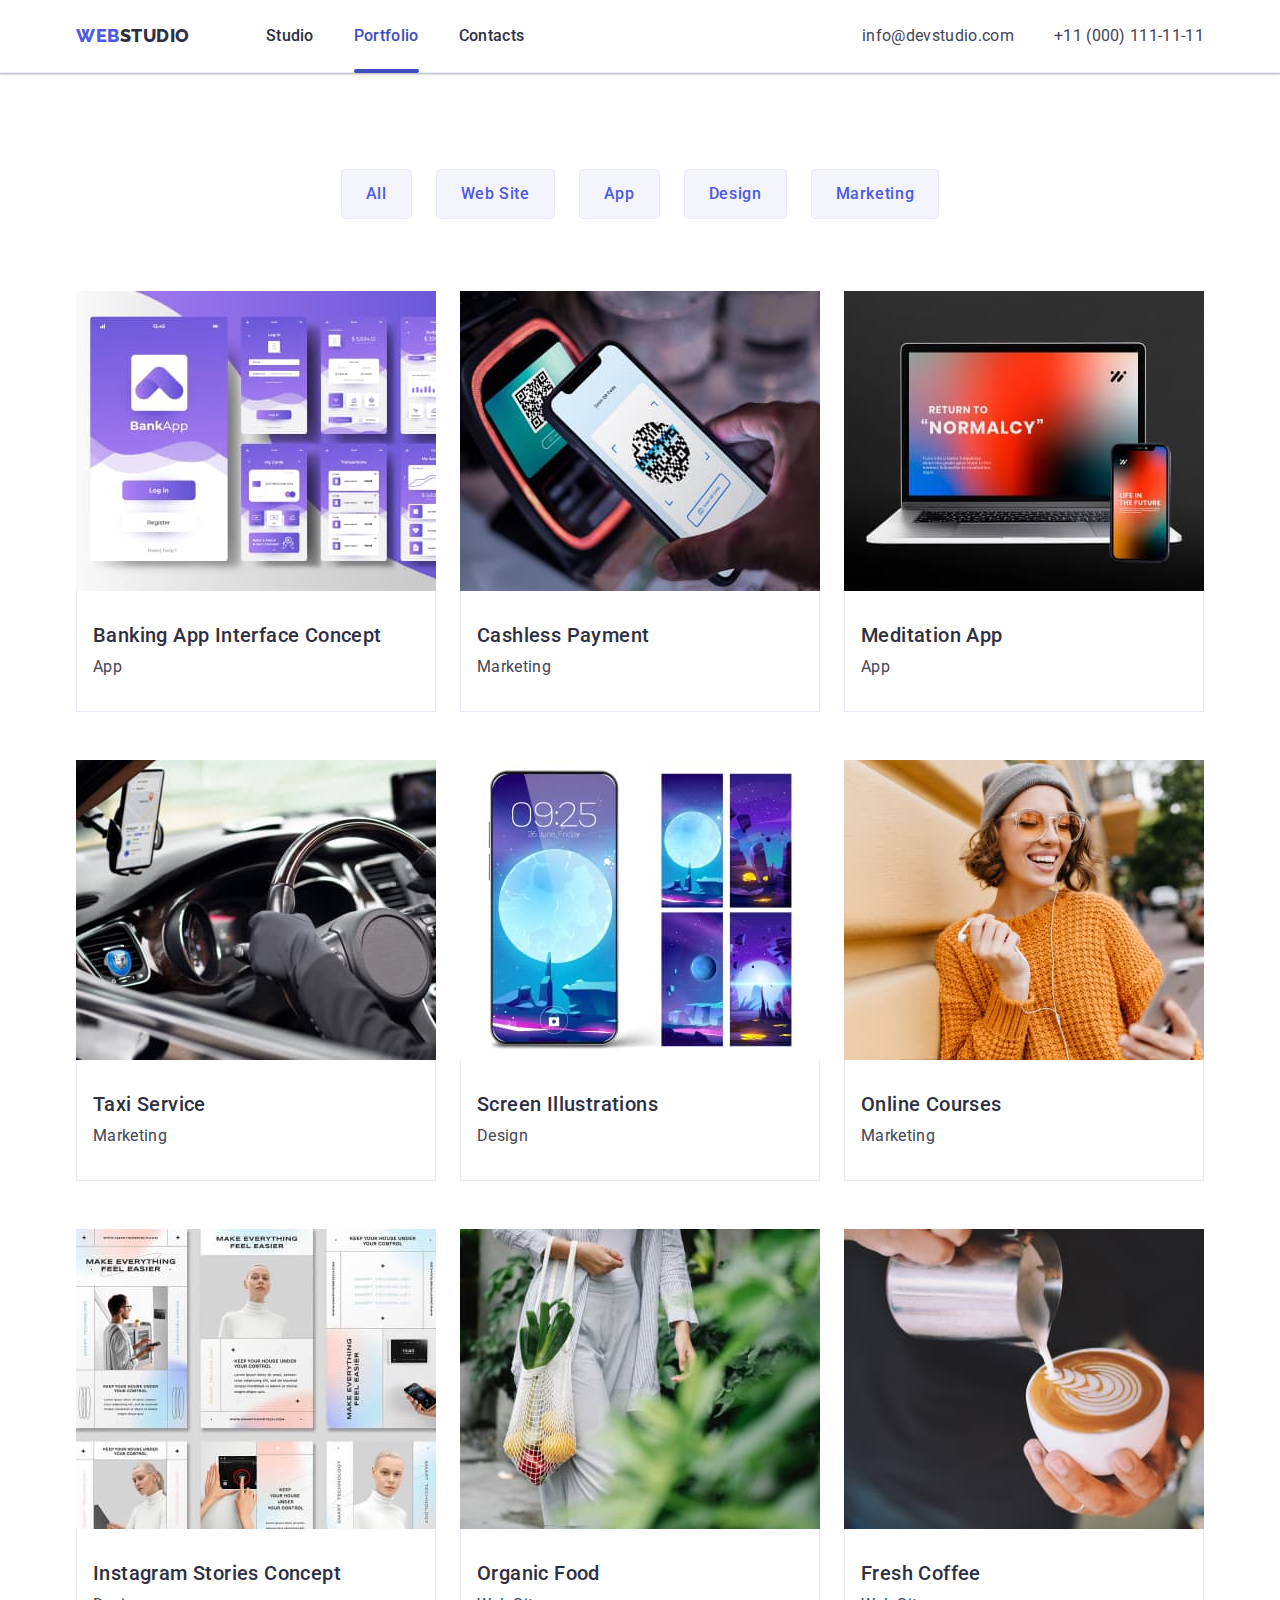
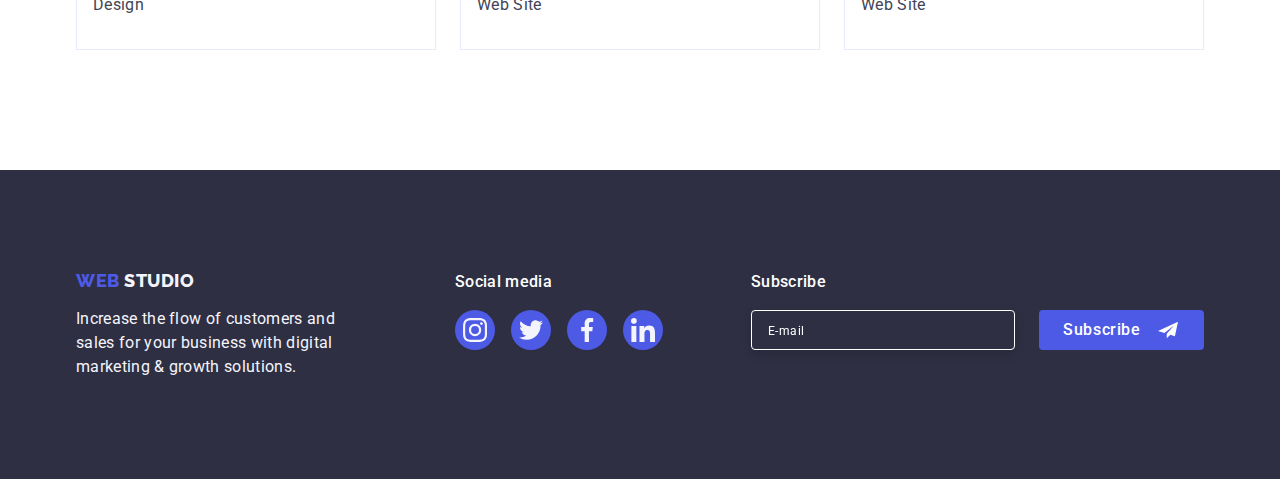
==== commit eddf8b6b: "1" ====
--- a/portfolio.html
+++ b/portfolio.html
@@ -77,34 +77,35 @@
           <ul class="product-list list">
             <li class="product-iteam">
               <a class="product-link link" href="">
-                <img
-                  class="link"
-                  src="./images/img12.jpg"
-                  alt="App"
-                  width="360"
-                />
+                <div class="team-list-img-wrapper">
+                  <img
+                    class="link"
+                    src="./images/img12.jpg"
+                    alt="App"
+                    width="360"
+                  />
+                  <p class="overlay-label">
+                    14 Stylish and User-Friendly App Design Concepts · Task
+                    Manager App · Calorie Tracker App · Exotic Fruit Ecommerce
+                    App · Cloud Storage App
+                  </p>
+                </div>
                 <div class="app-descr">
                   <h2 class="secondary-title">Banking App Interface Concept</h2>
                   <p class="chapter-text">App</p>
                 </div>
-                <div class="overlay">
-                  <p class="overlay-label">
-                    14 Stylish and User-Friendly App Design Concepts · Task
-                    Manager App · Calorie Tracker App · Exotic Fruit Ecommerce
-                    App · Cloud Storage App
-                  </p>
-                </div>
-              </a>
-            </li>
-            <li class="product-iteam">
-              <a class="product-link link" href="">
-                <img
-                  class="link"
-                  src="./images/img22.jpg"
-                  alt="Cashless Payment"
-                  width="360"
-                />
-                <div class="overlay">
+                <div class="overlay"></div>
+              </a>
+            </li>
+            <li class="product-iteam">
+              <a class="product-link link" href="">
+                <div class="team-list-img-wrapper">
+                  <img
+                    class="link"
+                    src="./images/img22.jpg"
+                    alt="App"
+                    width="360"
+                  />
                   <p class="overlay-label">
                     14 Stylish and User-Friendly App Design Concepts · Task
                     Manager App · Calorie Tracker App · Exotic Fruit Ecommerce
@@ -119,13 +120,13 @@
             </li>
             <li class="product-iteam">
               <a class="product-link link" href="">
-                <img
-                  class="link"
-                  src="./images/img32.jpg"
-                  alt="Meditation App"
-                  width="360"
-                />
-                <div class="overlay">
+                <div class="team-list-img-wrapper">
+                  <img
+                    class="link"
+                    src="./images/img32.jpg"
+                    alt="App"
+                    width="360"
+                  />
                   <p class="overlay-label">
                     14 Stylish and User-Friendly App Design Concepts · Task
                     Manager App · Calorie Tracker App · Exotic Fruit Ecommerce
@@ -140,13 +141,13 @@
             </li>
             <li class="product-iteam">
               <a class="product-link link" href="">
-                <img
-                  class="link"
-                  src="./images/img42.jpg"
-                  alt="Marketing"
-                  width="360"
-                />
-                <div class="overlay">
+                <div class="team-list-img-wrapper">
+                  <img
+                    class="link"
+                    src="./images/img42.jpg"
+                    alt="App"
+                    width="360"
+                  />
                   <p class="overlay-label">
                     14 Stylish and User-Friendly App Design Concepts · Task
                     Manager App · Calorie Tracker App · Exotic Fruit Ecommerce
@@ -161,13 +162,13 @@
             </li>
             <li class="product-iteam">
               <a class="product-link link" href="">
-                <img
-                  class="link"
-                  src="./images/img52.jpg"
-                  alt="Design"
-                  width="360"
-                />
-                <div class="overlay">
+                <div class="team-list-img-wrapper">
+                  <img
+                    class="link"
+                    src="./images/img52.jpg"
+                    alt="App"
+                    width="360"
+                  />
                   <p class="overlay-label">
                     14 Stylish and User-Friendly App Design Concepts · Task
                     Manager App · Calorie Tracker App · Exotic Fruit Ecommerce
@@ -182,13 +183,13 @@
             </li>
             <li class="product-iteam">
               <a class="product-link link" href="">
-                <img
-                  class="link"
-                  src="./images/img62.jpg"
-                  alt="Marketing"
-                  width="360"
-                />
-                <div class="overlay">
+                <div class="team-list-img-wrapper">
+                  <img
+                    class="link"
+                    src="./images/img62.jpg"
+                    alt="App"
+                    width="360"
+                  />
                   <p class="overlay-label">
                     14 Stylish and User-Friendly App Design Concepts · Task
                     Manager App · Calorie Tracker App · Exotic Fruit Ecommerce
@@ -203,13 +204,13 @@
             </li>
             <li class="product-iteam">
               <a class="product-link link" href="">
-                <img
-                  class="link"
-                  src="./images/img72.jpg"
-                  alt="Design"
-                  width="360"
-                />
-                <div class="overlay">
+                <div class="team-list-img-wrapper">
+                  <img
+                    class="link"
+                    src="./images/img72.jpg"
+                    alt="App"
+                    width="360"
+                  />
                   <p class="overlay-label">
                     14 Stylish and User-Friendly App Design Concepts · Task
                     Manager App · Calorie Tracker App · Exotic Fruit Ecommerce
@@ -224,13 +225,13 @@
             </li>
             <li class="product-iteam">
               <a class="product-link link" href="">
-                <img
-                  class="link"
-                  src="./images/img82.jpg"
-                  alt="Web Site"
-                  width="360"
-                />
-                <div class="overlay">
+                <div class="team-list-img-wrapper">
+                  <img
+                    class="link"
+                    src="./images/img82.jpg"
+                    alt="App"
+                    width="360"
+                  />
                   <p class="overlay-label">
                     14 Stylish and User-Friendly App Design Concepts · Task
                     Manager App · Calorie Tracker App · Exotic Fruit Ecommerce
@@ -245,13 +246,13 @@
             </li>
             <li class="product-iteam">
               <a class="product-link link" href="">
-                <img
-                  class="link"
-                  src="./images/img92.jpg"
-                  alt="Fresh Coffee"
-                  width="360"
-                />
-                <div class="overlay">
+                <div class="team-list-img-wrapper">
+                  <img
+                    class="link"
+                    src="./images/img92.jpg"
+                    alt="App"
+                    width="360"
+                  />
                   <p class="overlay-label">
                     14 Stylish and User-Friendly App Design Concepts · Task
                     Manager App · Calorie Tracker App · Exotic Fruit Ecommerce
@@ -262,6 +263,7 @@
                   <h2 class="secondary-title">Fresh Coffee</h2>
                   <p class="chapter-text">Web Site</p>
                 </div>
+                <div class="overlay"></div>
               </a>
             </li>
           </ul>
@@ -335,6 +337,20 @@
             </li>
           </ul>
         </div>
+        <div class="subscribe-div">
+          <p class="fotter-text">Subscribe</p>
+          <form class="subscribe-form">
+            <input class="footer-email" type="email" placeholder="E-mail" />
+
+            <button class="footer-btn" type="submit">
+              <span class="footer-bnt-text">Subscribe</span>
+
+              <svg class="footer-telegram-icon" width="24px" height="20">
+                <use href="./images/icons.svg#icon-Frame-3"></use>
+              </svg>
+            </button>
+          </form>
+        </div>
       </div>
     </footer>
   </body>
--- a/css/style.css
+++ b/css/style.css
@@ -298,16 +298,20 @@
 }
 
 .modal-btn {
-  display: block;
-  margin-left: auto;
+  position: absolute;
+  top: 24px;
+  right: 24px;
+  display: flex;
+  align-items: center;
+  justify-content: center;
+  padding: 0;
   border-radius: 50%;
-  border: none;
   cursor: pointer;
   background: var(--color-cornflower);
   border: 1px solid rgba(0, 0, 0, 0.1);
   width: 24px;
   height: 24px;
-  margin-bottom: 24px;
+
   transition: background-color 250ms cubic-bezier(0.4, 0, 0.2, 1),
     border 250ms cubic-bezier(0.4, 0, 0.2, 1);
 }
@@ -340,6 +344,7 @@
   text-align: center;
   letter-spacing: 0.02em;
   color: var(--color-navy-blue);
+  margin-top: 72px;
   margin-bottom: 16px;
 }
 
@@ -415,7 +420,7 @@
   width: 16px;
   height: 16px;
   position: absolute;
-  top: 466px;
+  top: 490px;
   left: 24px;
   border: 1px solid rgba(46, 47, 66, 0.4);
   border-radius: 4px;
@@ -679,9 +684,7 @@
   height: 100%;
   background-color: var(--color-iris);
   border-radius: 50%;
-  transition-property: background-color, border;
-  transition-duration: 250ms;
-  transition-timing-function: cubic-bezier(0.4, 0, 0.2, 1);
+  transition: background-color 250ms cubic-bezier(0.4, 0, 0.2, 1);
 }
 
 .footer-links:hover,
@@ -814,14 +817,17 @@
 
 .footer-telegram-icon {
   position: absolute;
-  left: 78%;
-  bottom: 0;
+  right: 24px;
+  bottom: 0px;
   fill: var(--color-white);
 
   transform: translateY(-50%);
 }
 
 .footer-bnt-text {
+  position: absolute;
+  left: 24px;
+  bottom: 8px;
   font-weight: 500;
   font-size: 16px;
   line-height: 1.5;
@@ -883,28 +889,31 @@
   transform: translateY(0%);
 }
 
-.overlay {
+.team-list-img-wrapper {
+  position: relative;
+  overflow: hidden;
+}
+
+.product-link:focus .overlay-label,
+.product-link:hover .overlay-label {
+  transform: translateY(0%);
+}
+
+.overlay-label {
   position: absolute;
   top: 0;
   left: 0;
+  width: 100%;
+  height: 100%;
+  background-color: var(--color-iris);
+  color: var(--color-cloud);
+  padding: 10px;
+  line-height: 1.5;
+  overflow: hidden;
+  padding: 40px 32px;
   transform: translateY(100%);
-  overflow: hidden;
-  width: 100%;
-  height: 300px;
-  background-color: var(--color-iris);
-  transition: background-color 250ms cubic-bezier(0.4, 0, 0.2, 1);
+  transition: transform 250ms cubic-bezier(0.4, 0, 0.2, 1);
   transition: var(--anim);
-}
-
-.product-link:focus .overlay,
-.product-link:hover .overlay {
-  transform: translateY(0%);
-}
-
-.overlay-label {
-  color: var(--color-cloud);
-  text-align: center;
-  margin: 40px 32px 0 32px;
 }
 
 .app-descr {
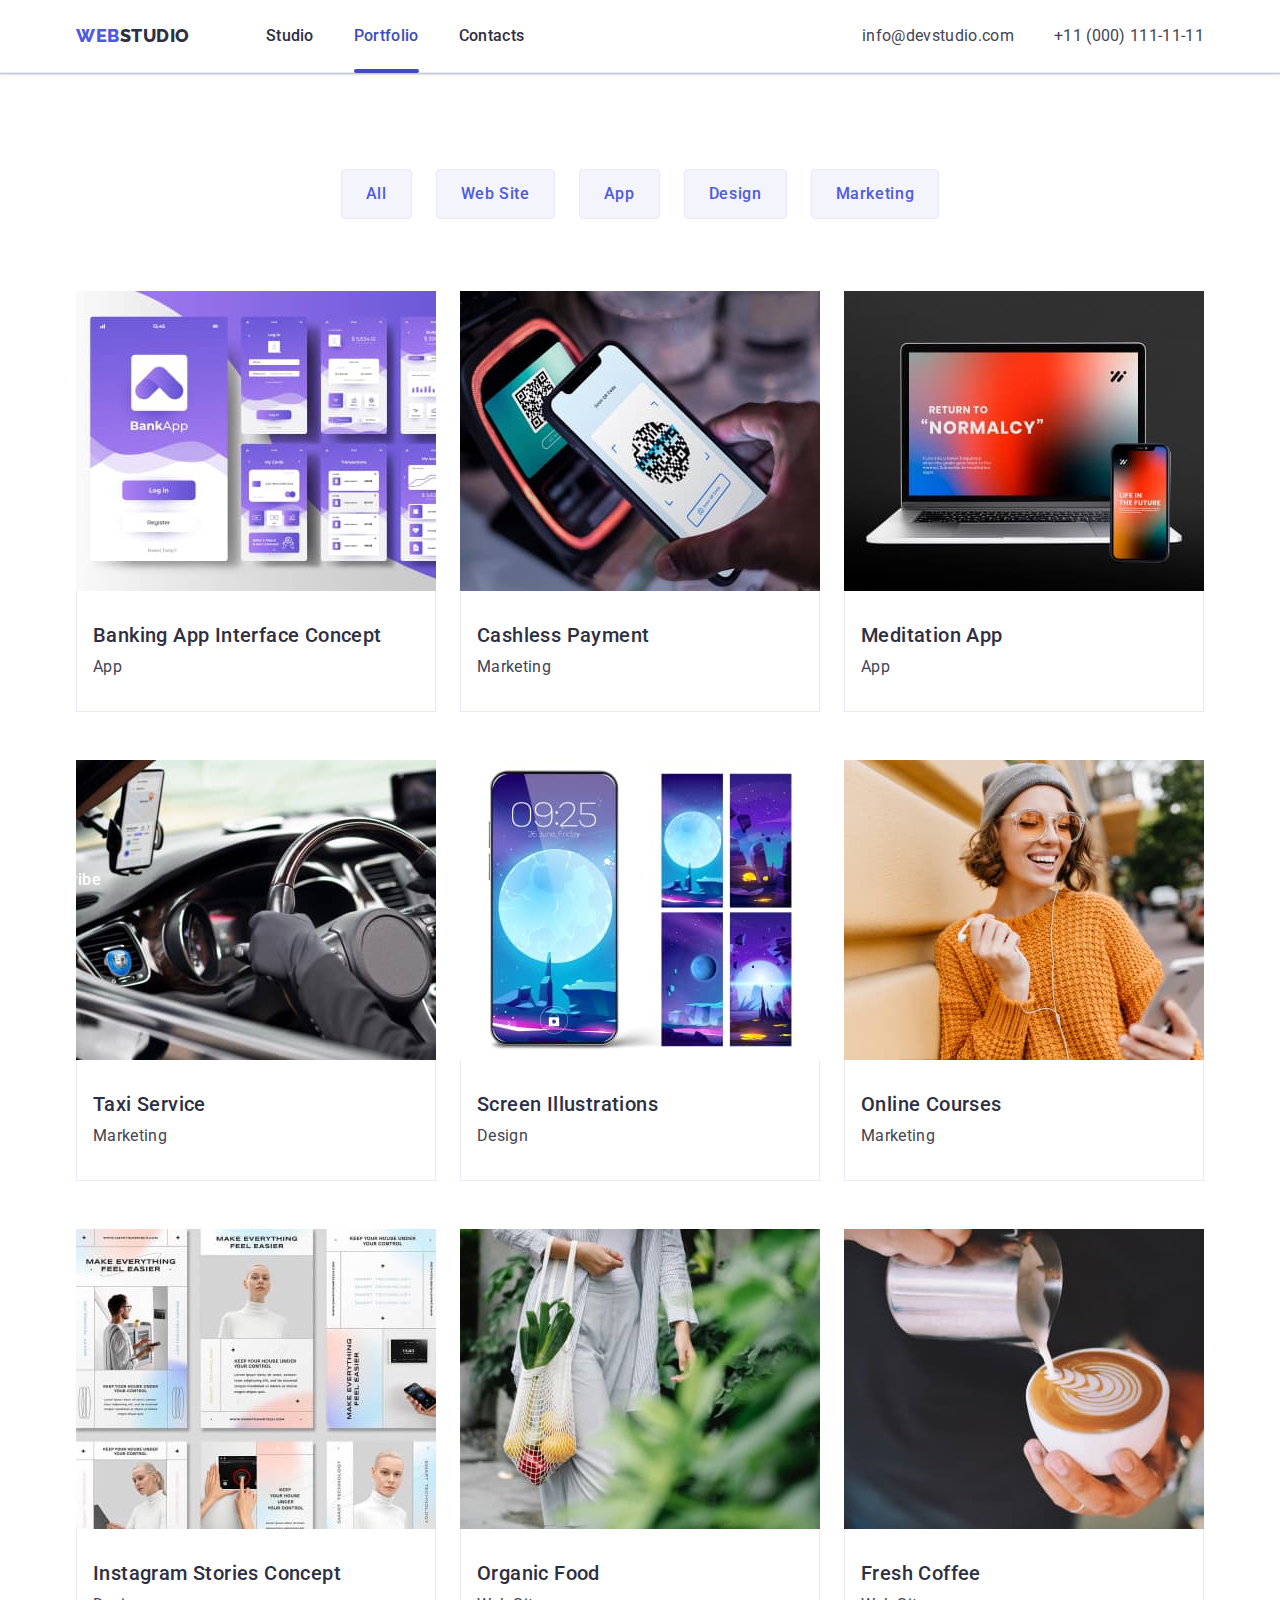
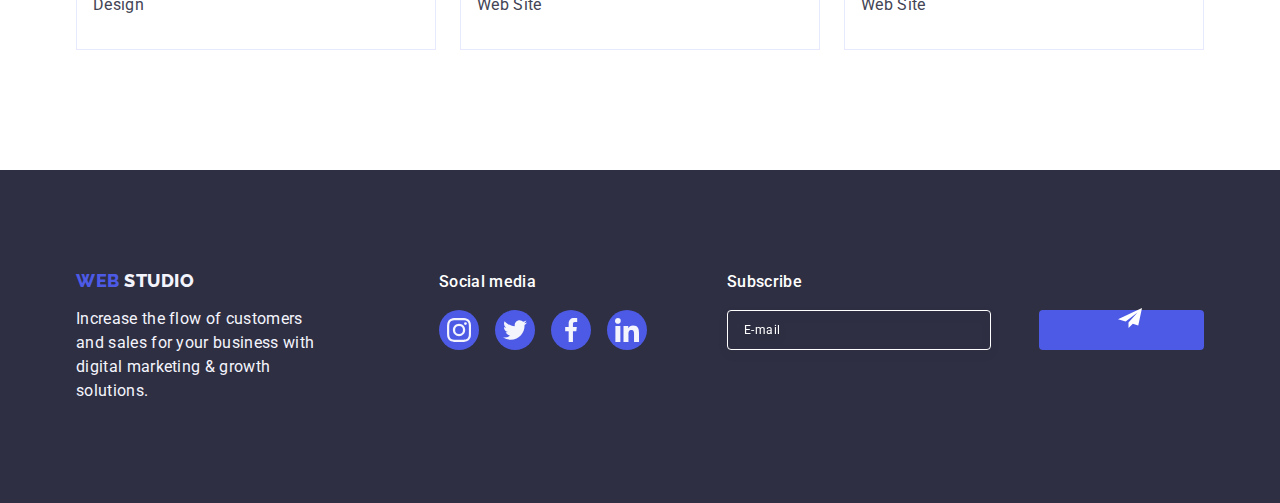
==== commit c9e54acd: "1" ====
--- a/portfolio.html
+++ b/portfolio.html
@@ -340,12 +340,20 @@
         <div class="subscribe-div">
           <p class="fotter-text">Subscribe</p>
           <form class="subscribe-form">
-            <input class="footer-email" type="email" placeholder="E-mail" />
+            <label class="subscribe-label" for="footer-mail">
+              <input
+                class="footer-email"
+                type="email"
+                id="footer-email"
+                placeholder="E-mail"
+                name="footer-email"
+              />
+            </label>
 
             <button class="footer-btn" type="submit">
               <span class="footer-bnt-text">Subscribe</span>
 
-              <svg class="footer-telegram-icon" width="24px" height="20">
+              <svg class="footer-telegram-icon" width="24" height="24">
                 <use href="./images/icons.svg#icon-Frame-3"></use>
               </svg>
             </button>
--- a/css/style.css
+++ b/css/style.css
@@ -293,7 +293,7 @@
   box-shadow: 0px 1px 1px rgba(0, 0, 0, 0.14), 0px 1px 3px rgba(0, 0, 0, 0.12),
     0px 2px 1px rgba(0, 0, 0, 0.2);
   border-radius: 4px;
-  padding: 24px;
+  padding: 72px 24px 24px 24px;
   transition: transform 250ms cubic-bezier(0.4, 0, 0.2, 1);
 }
 
@@ -320,7 +320,6 @@
 .modal-btn:focus {
   background-color: var(--color-ocean);
   border: none;
-  transition: fill 250ms cubic-bezier(0.4, 0, 0.2, 1);
 }
 
 .modal-icon {
@@ -344,12 +343,11 @@
   text-align: center;
   letter-spacing: 0.02em;
   color: var(--color-navy-blue);
-  margin-top: 72px;
   margin-bottom: 16px;
 }
 
 .modal-div {
-  position: relative;
+  margin-bottom: 8px;
 }
 
 .label-text {
@@ -359,27 +357,30 @@
   line-height: 1.17;
   letter-spacing: 0.04em;
   color: var(--color-light-slate);
-  margin-top: 8px;
   margin-bottom: 4px;
 }
 
 .modal-input {
   width: 100%;
   height: 40px;
-  padding: 0 38px;
-  border: 1px solid rgba(46, 47, 66, 0.4);
-  border-radius: 4px;
-  color: var(--color-navy-blue);
-  outline: 2px solid transparent;
-  outline-offset: -2px;
-  transition: var(--anim);
+  padding-left: 38px;
+  outline: transparent;
+  border: 1px solid rgba(46, 47, 66, 0.2);
+  border-radius: 4px;
+  transition: border-color 250ms cubic-bezier(0.4, 0, 0.2, 1);
+  background-color: transparent;
+  color: var(--color-navy-blue);
 }
 
 .modal-input:focus,
 .modal-input:hover,
 .comment-input:focus,
 .comment-input:hover {
-  outline-color: var(--color-iris);
+  border-color: var(--color-iris);
+}
+
+.modal-div-input {
+  position: relative;
 }
 
 .modal-svg {
@@ -387,7 +388,7 @@
   position: absolute;
   top: 50%;
   left: 16px;
-  transition: var(--anim);
+  transition: fill 250ms cubic-bezier(0.4, 0, 0.2, 1);
 
   transform: translateY(-50%);
 }
@@ -405,6 +406,7 @@
   color: var(--color-navy-blue);
   resize: none;
   padding: 6px 8px;
+  margin-bottom: 16px;
 }
 
 .comment-input::placeholder {
@@ -419,9 +421,6 @@
   appearance: none;
   width: 16px;
   height: 16px;
-  position: absolute;
-  top: 490px;
-  left: 24px;
   border: 1px solid rgba(46, 47, 66, 0.4);
   border-radius: 4px;
   cursor: pointer;
@@ -439,9 +438,12 @@
 
 .agree-text {
   display: block;
-  padding-left: 24px;
-  margin-top: 16px;
+}
+
+.checkbox-label {
   margin-bottom: 24px;
+  display: flex;
+  gap: 8px;
 }
 
 .privat-link:visited {
@@ -755,18 +757,19 @@
   letter-spacing: 0.02em;
   color: var(--color-white);
   margin-bottom: 16px;
-  margin-left: 88px;
 }
 
 .footer-email {
   width: 264px;
   height: 40px;
-  padding: 8px 16px;
-  background-color: var(--color-navy-blue);
+  font-size: 12px;
+  line-height: 1.5;
+  letter-spacing: 0.04em;
+  padding-left: 16px;
+  background-color: transparent;
   border: 1px solid #ffffff;
   filter: drop-shadow(0px 4px 4px rgba(0, 0, 0, 0.15));
   border-radius: 4px;
-  margin-left: 88px;
   color: var(--color-white);
   transform: var(--anim);
   outline: 2px solid transparent;
@@ -779,17 +782,19 @@
 }
 
 .footer-email::placeholder {
-  font-weight: 400;
-  font-size: 12px;
-  line-height: 2;
+  color: var(--color-white);
+}
+
+.footer-btn {
+  display: flex;
+  justify-content: center;
+  align-items: center;
+  min-width: 165px;
+  height: 40px;
+  font-weight: 500;
+  line-height: 1.5;
   letter-spacing: 0.04em;
   color: var(--color-white);
-}
-
-.footer-btn {
-  position: relative;
-  width: 165px;
-  height: 40px;
   background-color: var(--color-iris);
   border: none;
   border-radius: 4px;
@@ -816,9 +821,7 @@
 }
 
 .footer-telegram-icon {
-  position: absolute;
-  right: 24px;
-  bottom: 0px;
+  margin-left: 16px;
   fill: var(--color-white);
 
   transform: translateY(-50%);
@@ -903,17 +906,15 @@
   position: absolute;
   top: 0;
   left: 0;
+  overflow: hidden;
   width: 100%;
   height: 100%;
   background-color: var(--color-iris);
   color: var(--color-cloud);
-  padding: 10px;
-  line-height: 1.5;
-  overflow: hidden;
+  line-height: 1.5;
   padding: 40px 32px;
+  transition: transform 250ms cubic-bezier(0.4, 0, 0.2, 1);
   transform: translateY(100%);
-  transition: transform 250ms cubic-bezier(0.4, 0, 0.2, 1);
-  transition: var(--anim);
 }
 
 .app-descr {
@@ -970,3 +971,11 @@
 .subscribe-form {
   display: flex;
 }
+
+.subscribe-label {
+  margin-right: 24px;
+}
+
+.subscribe-div {
+  margin-left: 80px;
+}
